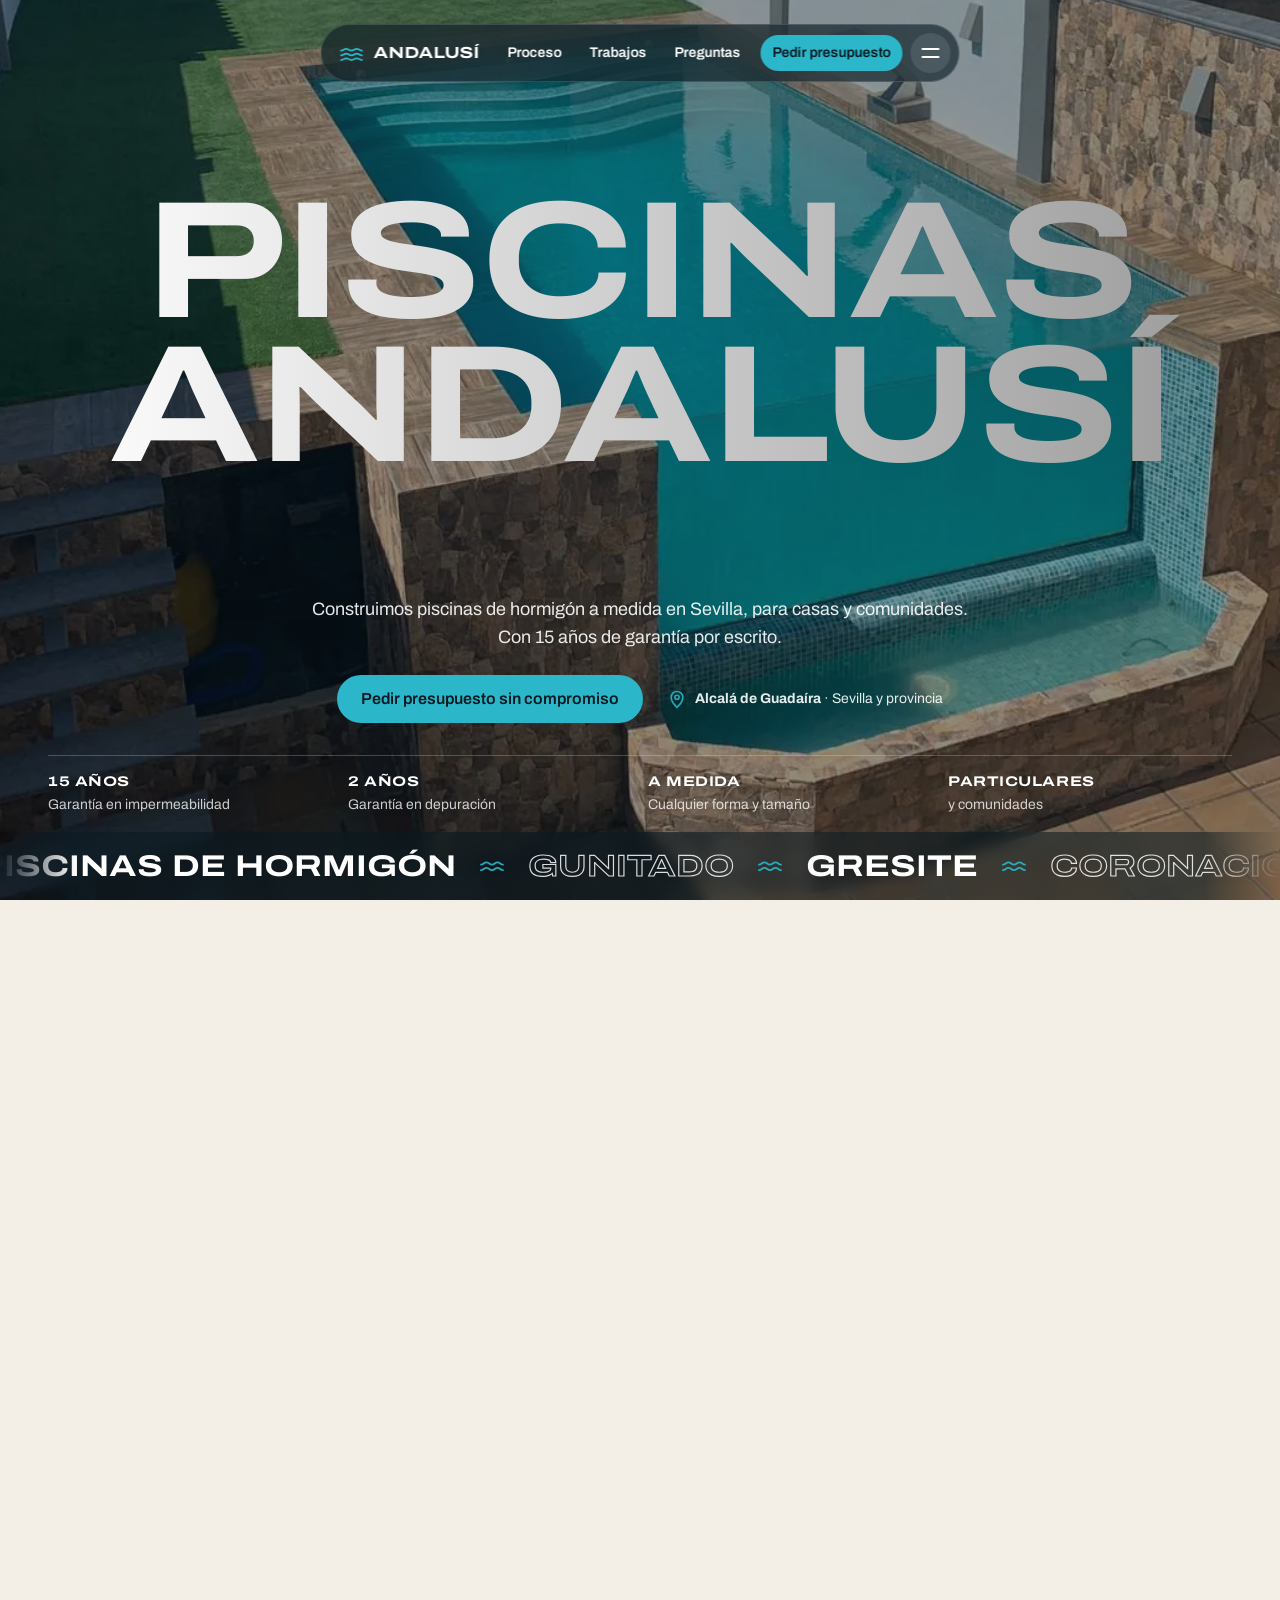
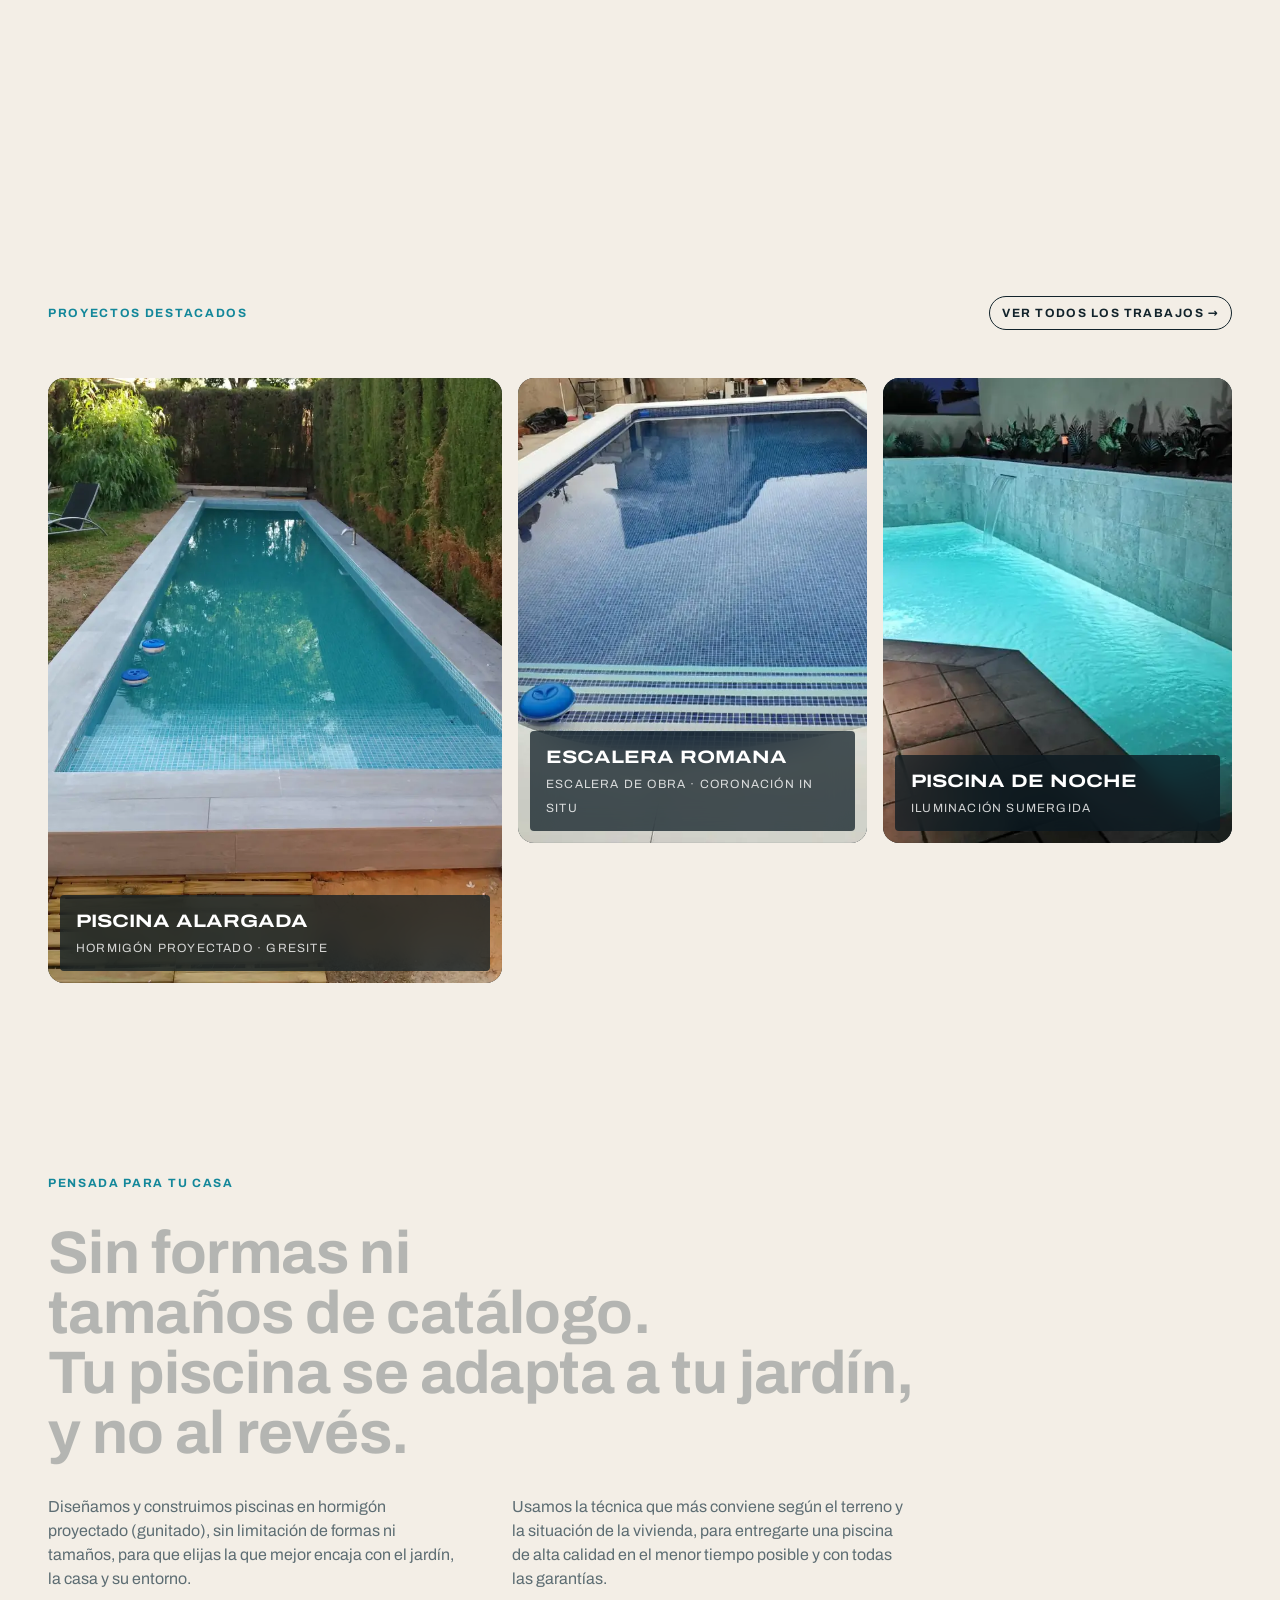
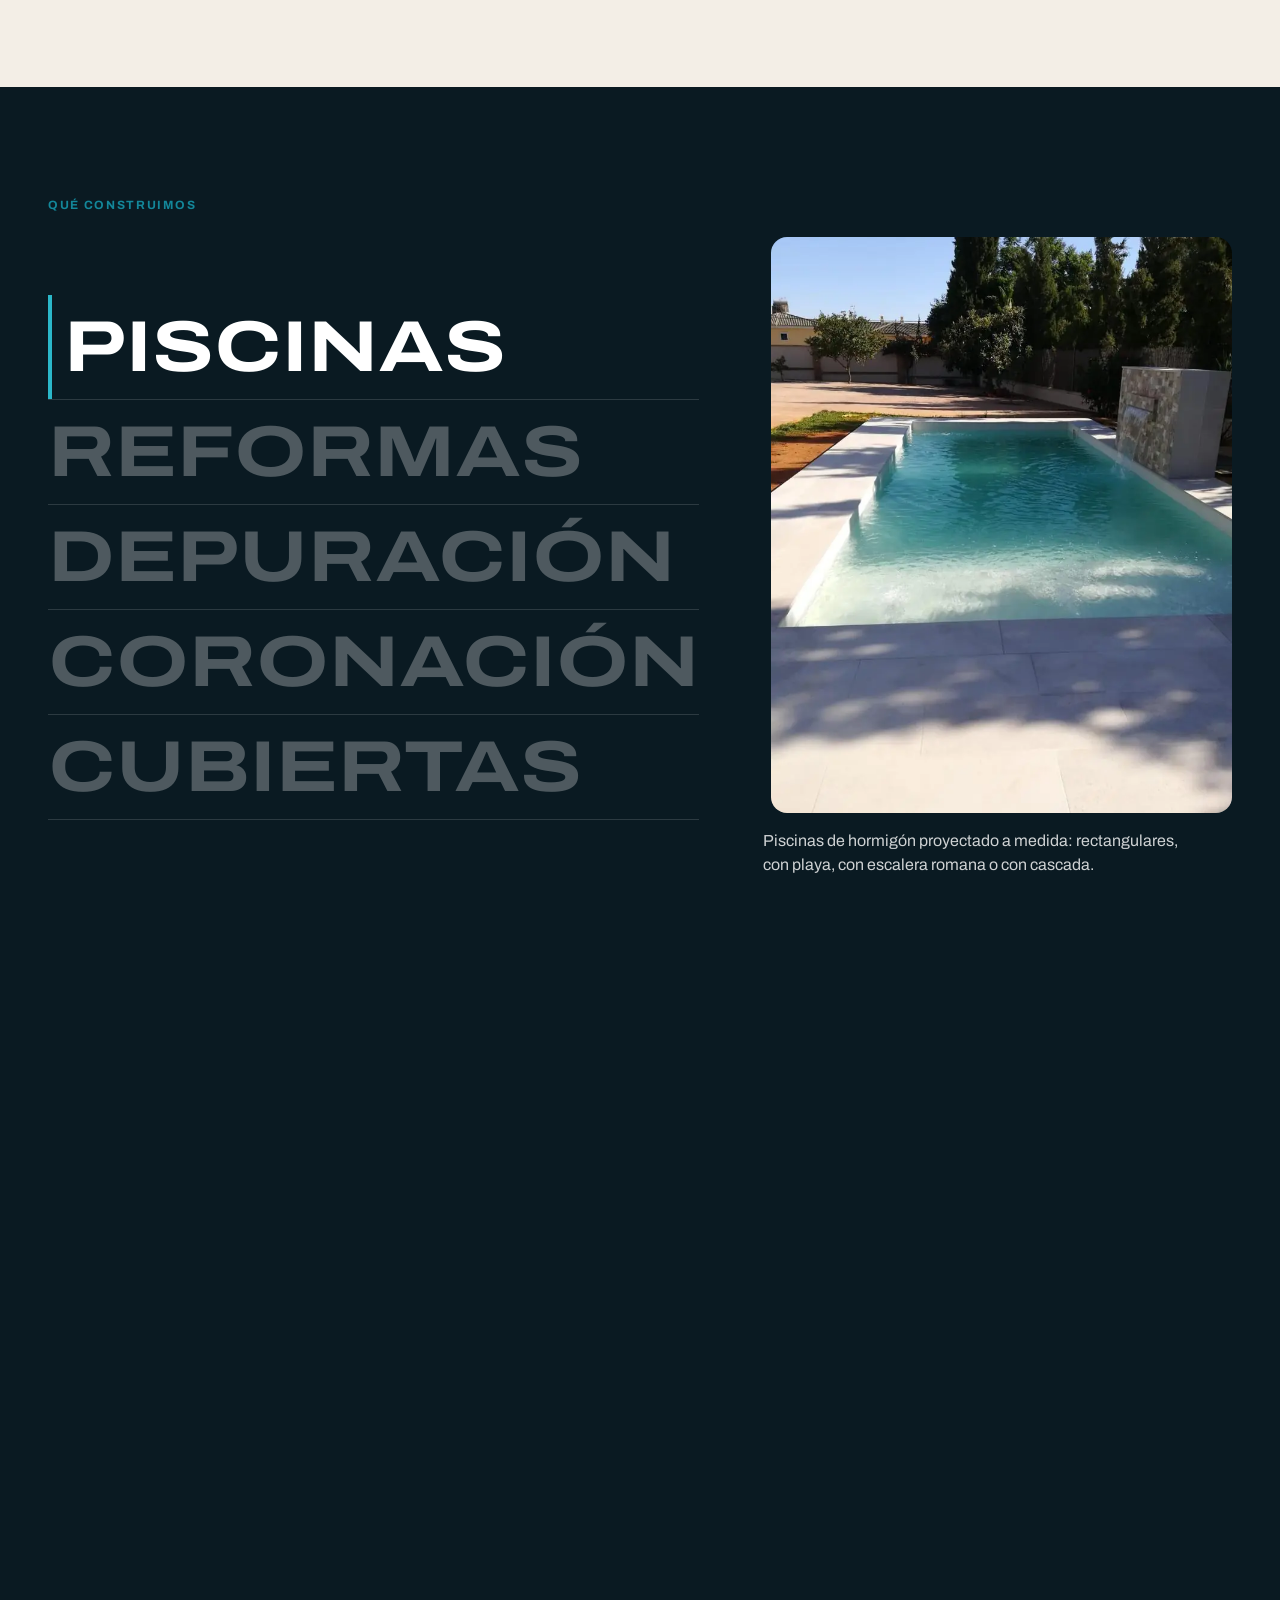
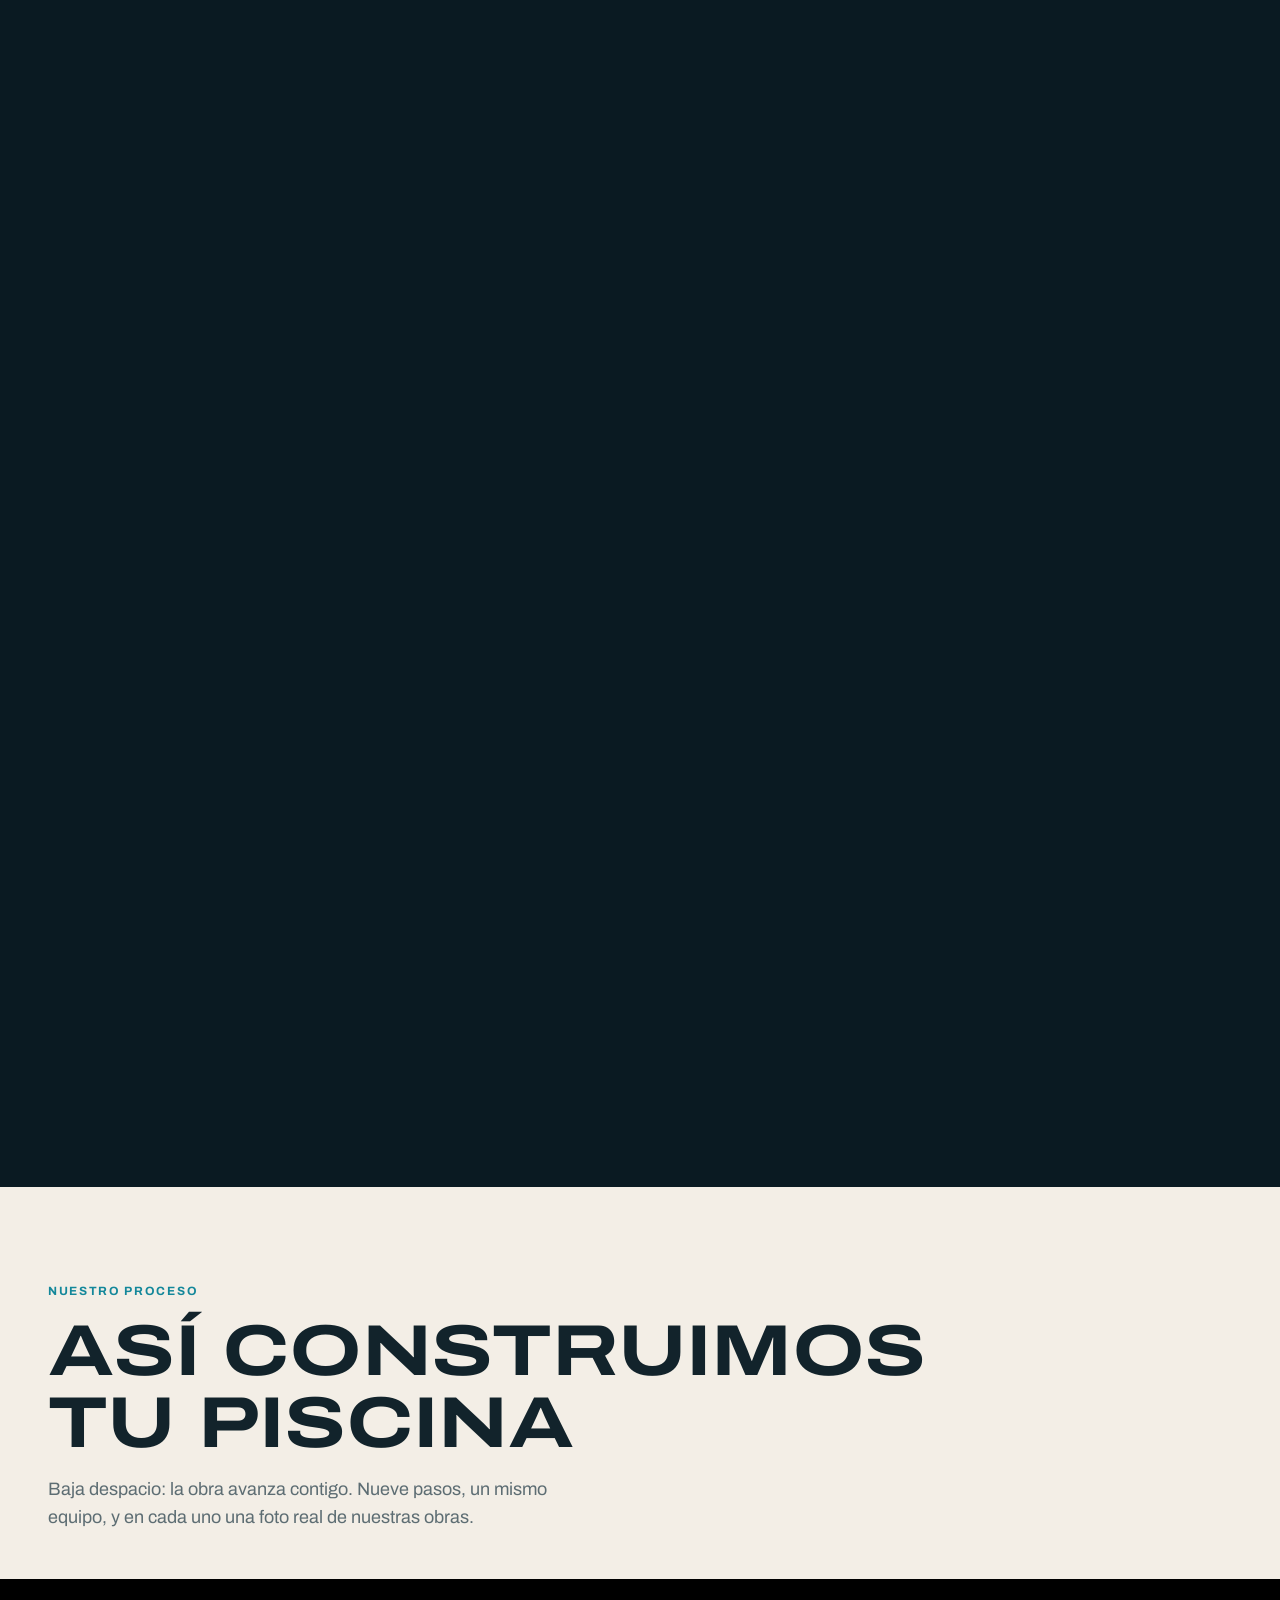
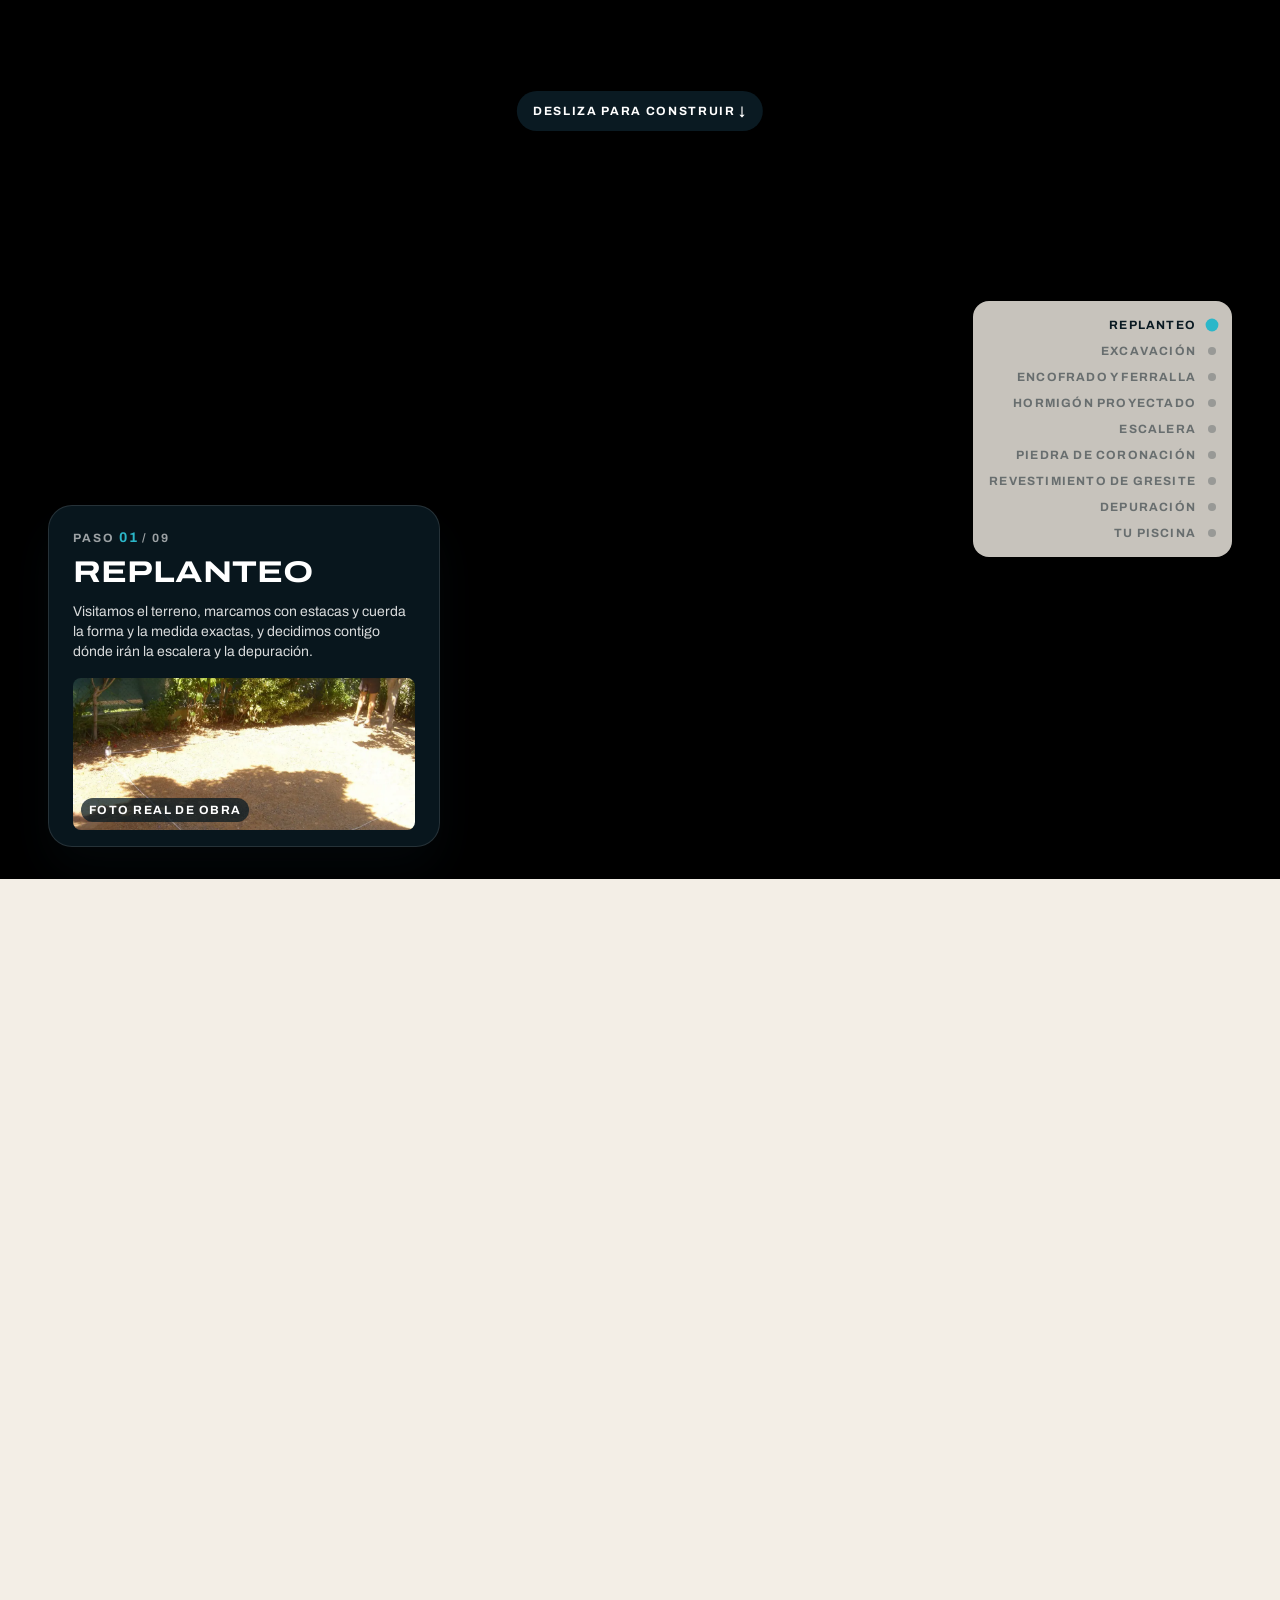
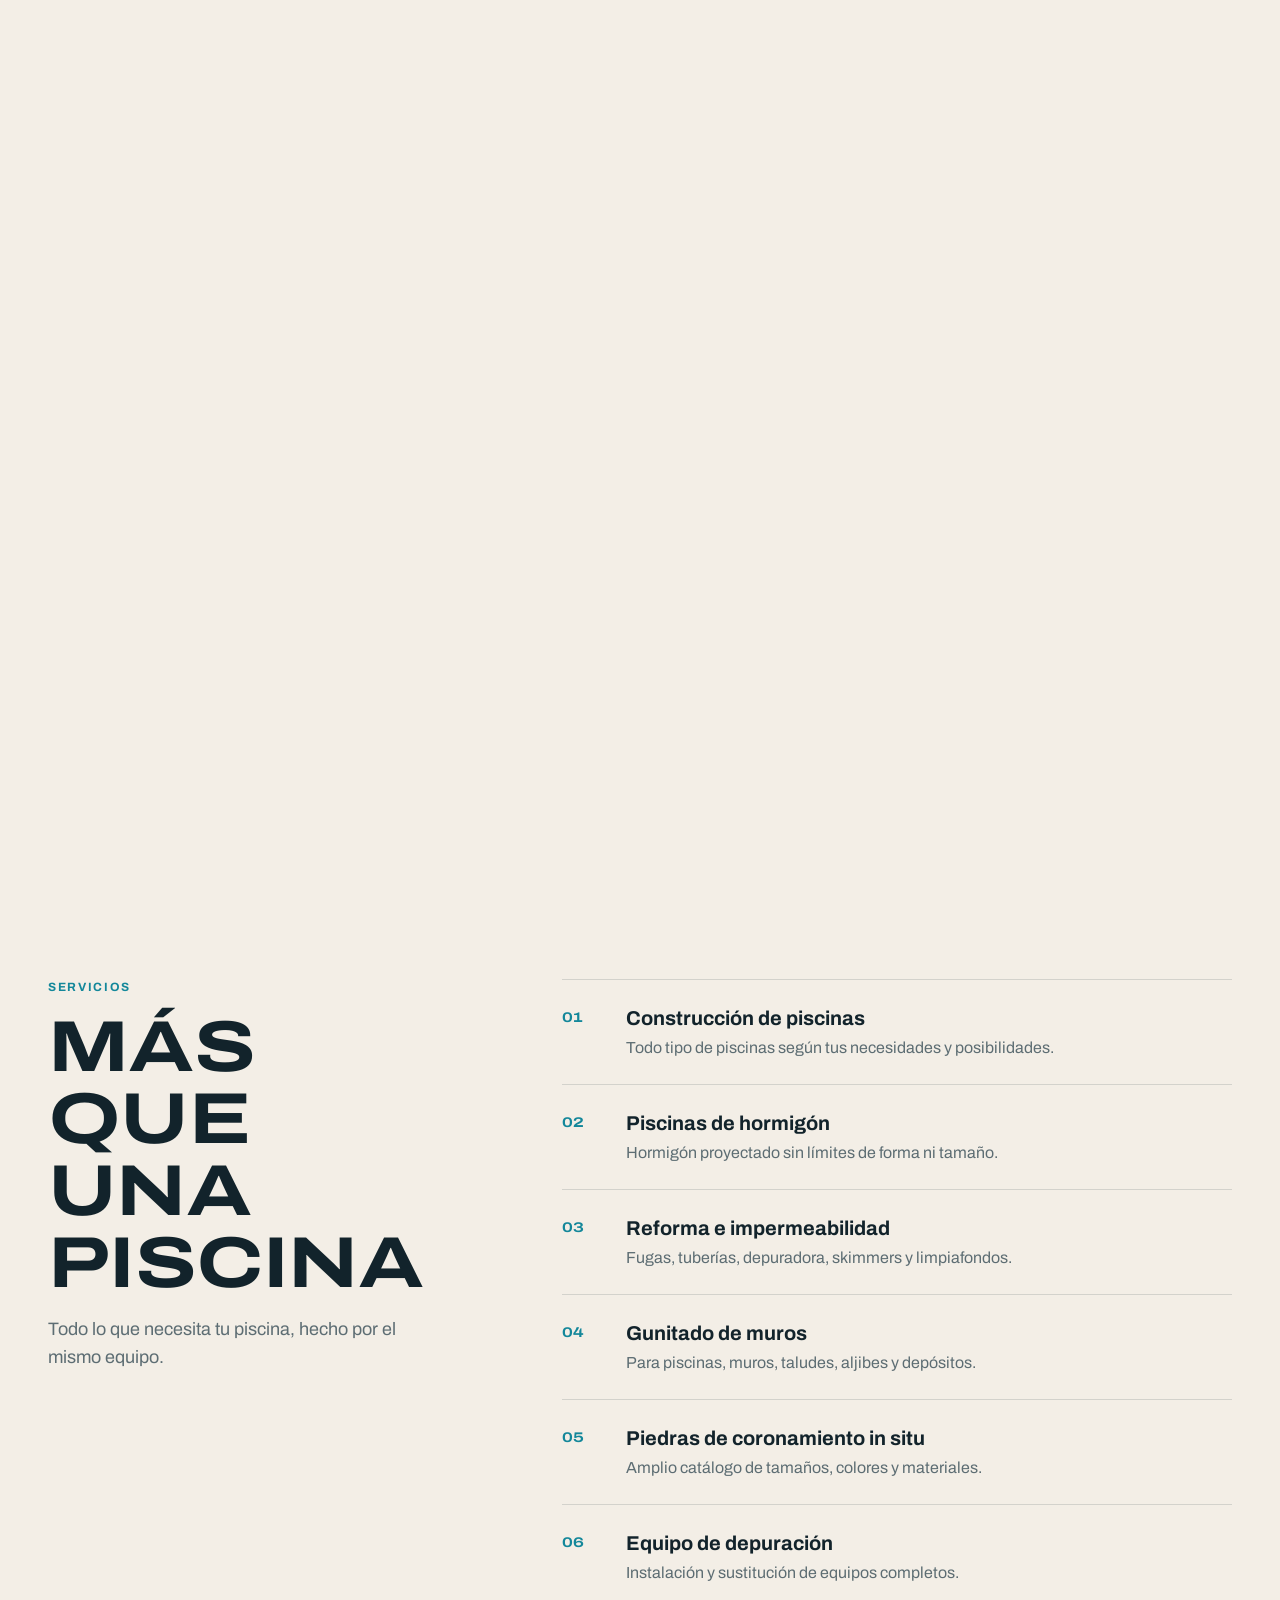
==== index.html @ 9724cd1e "Web de Piscinas Andalusí con obra 3D y scroll tipo Apple Maqueta para Piscinas Andalusí (construcció" ====
<!doctype html>
<html lang="es">
<head>
  <meta charset="utf-8">
  <meta name="viewport" content="width=device-width, initial-scale=1, viewport-fit=cover">
  <title>Piscinas Andalusí · Construcción de piscinas en Sevilla</title>
  <meta name="description" content="Construimos piscinas de hormigón proyectado a medida en Sevilla, para particulares y comunidades. 15 años de garantía en impermeabilidad. Presupuesto sin compromiso: 658 75 20 78.">
  <meta property="og:title" content="Piscinas Andalusí · Construcción de piscinas en Sevilla">
  <meta property="og:description" content="Piscinas de hormigón a medida, de la excavación al primer baño. 15 años de garantía en impermeabilidad.">
  <meta property="og:image" content="https://ercarlo672.github.io/piscinas-andalusi/assets/og.jpg">
  <meta property="og:type" content="website">
  <meta name="theme-color" content="#0a1a22">
  <link rel="icon" href="favicon.svg" type="image/svg+xml">
  <link rel="stylesheet" href="styles.css?v=20261026f">
  <script type="application/ld+json">
  {
    "@context": "https://schema.org",
    "@type": "FAQPage",
    "mainEntity": [
      { "@type": "Question", "name": "¿Qué garantía tiene la piscina?", "acceptedAnswer": { "@type": "Answer", "text": "15 años de garantía por escrito en la impermeabilidad del vaso y 2 años en el equipo de depuración." } },
      { "@type": "Question", "name": "¿Qué forma y tamaño puede tener?", "acceptedAnswer": { "@type": "Answer", "text": "La que encaje con tu jardín. Al construir en hormigón proyectado no hay moldes ni medidas de catálogo." } },
      { "@type": "Question", "name": "¿Cuánto tarda la obra?", "acceptedAnswer": { "@type": "Answer", "text": "Depende del tamaño, del terreno y del acceso de la maquinaria. En la visita te damos un plazo cerrado antes de empezar." } },
      { "@type": "Question", "name": "¿Trabajáis con comunidades de vecinos?", "acceptedAnswer": { "@type": "Answer", "text": "Sí. Construimos y reformamos piscinas comunitarias con la misma garantía que en una casa particular." } },
      { "@type": "Question", "name": "¿Reformáis piscinas antiguas?", "acceptedAnswer": { "@type": "Answer", "text": "Sí. Reparamos fugas, tuberías, skimmers y depuradoras, impermeabilizamos el vaso y renovamos el revestimiento." } },
      { "@type": "Question", "name": "¿Cloro o sal?", "acceptedAnswer": { "@type": "Answer", "text": "Instalamos electrólisis salina: el equipo genera el cloro a partir de sal común y el mantenimiento es mucho más sencillo." } },
      { "@type": "Question", "name": "¿En qué zona trabajáis?", "acceptedAnswer": { "@type": "Answer", "text": "En Sevilla capital y provincia. Estamos en Alcalá de Guadaíra." } },
      { "@type": "Question", "name": "¿El presupuesto tiene coste?", "acceptedAnswer": { "@type": "Answer", "text": "No. Visitamos el terreno y te damos el presupuesto sin compromiso." } }
    ]
  }
  </script>
</head>
<body>
  <a class="saltar" href="#main">Saltar al contenido</a>

  <!-- Telón de agua: cubre la pantalla al cargar y se vacía hacia abajo (se oculta solo por CSS aunque falle el JS) -->
  <div class="telon" id="telon" aria-hidden="true">
    <div class="telon__agua telon__agua--fondo"></div>
    <div class="telon__agua"></div>
    <div class="telon__marca">
      <svg viewBox="0 0 48 48"><path d="M6 20c4.5 0 4.5-3 9-3s4.5 3 9 3 4.5-3 9-3 4.5 3 9 3M6 28c4.5 0 4.5-3 9-3s4.5 3 9 3 4.5-3 9-3 4.5 3 9 3M6 36c4.5 0 4.5-3 9-3s4.5 3 9 3 4.5-3 9-3 4.5 3 9 3"/></svg>
      <span>Andalusí</span>
      <small>Piscinas · Sevilla</small>
    </div>
  </div>

  <!-- Navegación en isla flotante -->
  <header class="isla" id="isla">
    <a class="marca" href="#inicio" aria-label="Piscinas Andalusí, inicio">
      <svg viewBox="0 0 48 48" aria-hidden="true"><path d="M6 20c4.5 0 4.5-3 9-3s4.5 3 9 3 4.5-3 9-3 4.5 3 9 3M6 28c4.5 0 4.5-3 9-3s4.5 3 9 3 4.5-3 9-3 4.5 3 9 3M6 36c4.5 0 4.5-3 9-3s4.5 3 9 3 4.5-3 9-3 4.5 3 9 3"/></svg>
      <span>Andalusí</span>
    </a>
    <nav class="isla__enlaces" aria-label="Secciones">
      <a href="#proceso">Proceso</a>
      <a href="#trabajos">Trabajos</a>
      <a href="#preguntas">Preguntas</a>
    </nav>
    <a class="btn btn--agua btn--sm" href="#contacto">Pedir presupuesto</a>
    <button class="hamburguesa" id="abrir-menu" aria-label="Abrir menú" aria-expanded="false" aria-controls="menu">
      <span></span><span></span>
    </button>
  </header>

  <nav class="menu" id="menu" aria-label="Menú principal" aria-hidden="true">
    <ol>
      <li><a href="#proyectos">Proyectos</a></li>
      <li><a href="#construimos">Qué construimos</a></li>
      <li><a href="#proceso">Proceso</a></li>
      <li><a href="#servicios">Servicios</a></li>
      <li><a href="#trabajos">Trabajos</a></li>
      <li><a href="#preguntas">Preguntas</a></li>
      <li><a href="#contacto">Presupuesto</a></li>
    </ol>
    <p class="menu__pie"><a href="tel:+34658752078">658 75 20 78</a> · <a href="mailto:info@piscinasandalusi.net">info@piscinasandalusi.net</a></p>
  </nav>

  <main id="main">
    <!-- PORTADA: la foto se recoge en una tarjeta al bajar -->
    <section class="hero" id="inicio">
      <div class="hero__fijo">
        <div class="hero__marco">
          <img class="hero__foto" src="assets/portada.webp" alt="Piscina construida por Piscinas Andalusí con muro de cristal, piedra natural y césped" width="1179" height="813" fetchpriority="high">
        </div>
        <div class="hero__contenido">
          <h1 class="hero__titulo"><span>Piscinas</span><span>Andalusí</span></h1>
          <p class="hero__sub">Construimos piscinas de hormigón a medida en Sevilla, para casas y comunidades.<br>Con 15 años de garantía por escrito.</p>
          <div class="hero__acciones">
            <a class="btn btn--agua" href="#contacto">Pedir presupuesto sin compromiso</a>
            <p class="hero__lugar">
              <svg viewBox="0 0 24 24" aria-hidden="true"><path d="M12 22s7-6.2 7-12a7 7 0 1 0-14 0c0 5.8 7 12 7 12z"/><circle cx="12" cy="10" r="2.5"/></svg>
              <span><strong>Alcalá de Guadaíra</strong> · Sevilla y provincia</span>
            </p>
          </div>
          <ul class="hero__datos">
            <li><b>15 años</b><span>Garantía en impermeabilidad</span></li>
            <li><b>2 años</b><span>Garantía en depuración</span></li>
            <li><b>A medida</b><span>Cualquier forma y tamaño</span></li>
            <li><b>Particulares</b><span>y comunidades</span></li>
          </ul>
        </div>
        <div class="cinta" id="cinta" aria-label="Servicios">
          <div class="cinta__pista">
            <ul class="cinta__grupo">
              <li>Piscinas de hormigón</li>
              <li>Gunitado</li>
              <li>Gresite</li>
              <li>Coronación in situ</li>
              <li>Depuración</li>
              <li>Electrólisis salina</li>
              <li>Reformas</li>
              <li>Impermeabilización</li>
              <li>Cubiertas</li>
              <li>Comunidades</li>
            </ul>
          </div>
        </div>
      </div>
    </section>

    <!-- PROYECTOS DESTACADOS -->
    <section class="bloque" id="proyectos">
      <div class="cab cab--fila">
        <h2 class="etiqueta">Proyectos destacados</h2>
        <a class="enlace-flecha" href="#trabajos">Ver todos los trabajos</a>
      </div>
      <div class="proyectos">
        <a class="proyecto revela" href="#trabajos">
          <img src="assets/trabajos/alargada.webp" alt="Piscina alargada con playa de obra y coronación clara" loading="lazy">
          <span class="proyecto__txt"><b>Piscina alargada</b><small>Hormigón proyectado · gresite</small></span>
        </a>
        <a class="proyecto revela" href="#trabajos">
          <img src="assets/trabajos/romana.webp" alt="Piscina con escalera romana y gresite azul" loading="lazy">
          <span class="proyecto__txt"><b>Escalera romana</b><small>Escalera de obra · coronación in situ</small></span>
        </a>
        <a class="proyecto revela" href="#trabajos">
          <img src="assets/trabajos/noche-2.webp" alt="Piscina iluminada de noche con focos sumergidos" loading="lazy">
          <span class="proyecto__txt"><b>Piscina de noche</b><small>Iluminación sumergida</small></span>
        </a>
      </div>
    </section>

    <!-- TAGLINE: cada palabra se enciende al bajar -->
    <section class="bloque lema">
      <p class="etiqueta">Pensada para tu casa</p>
      <h2 class="lema__frase" id="lema">Sin formas ni tamaños de catálogo.<br>Tu piscina se adapta a tu jardín, y no al revés.</h2>
      <div class="lema__txt revela">
        <p>Diseñamos y construimos piscinas en hormigón proyectado (gunitado), sin limitación de formas ni tamaños, para que elijas la que mejor encaja con el jardín, la casa y su entorno.</p>
        <p>Usamos la técnica que más conviene según el terreno y la situación de la vivienda, para entregarte una piscina de alta calidad en el menor tiempo posible y con todas las garantías.</p>
      </div>
    </section>

    <!-- QUÉ CONSTRUIMOS: sección fija, la foto cambia con el scroll -->
    <section class="construimos" id="construimos">
      <div class="construimos__fijo">
        <div class="construimos__dentro">
          <p class="etiqueta">Qué construimos</p>
          <div class="construimos__grid">
            <ul class="construimos__lista" role="tablist" aria-label="Qué construimos">
              <li><button role="tab" aria-selected="true" data-img="assets/trabajos/cascada.webp" data-txt="Piscinas de hormigón proyectado a medida: rectangulares, con playa, con escalera romana o con cascada.">Piscinas</button></li>
              <li><button role="tab" aria-selected="false" data-img="assets/trabajos/gresite-azul.webp" data-txt="Reparamos fugas, tuberías, skimmers y vasos dañados, y renovamos el revestimiento para que no vuelva a pasar.">Reformas</button></li>
              <li><button role="tab" aria-selected="false" data-img="assets/proceso/1-3.webp" data-txt="Equipos de depuración y electrólisis salina: el cloro se genera a partir de sal común y el mantenimiento es mucho más sencillo.">Depuración</button></li>
              <li><button role="tab" aria-selected="false" data-img="assets/trabajos/escalera.webp" data-txt="Piedra de coronación hecha in situ, natural (pizarra, caliza, arenisca, cuarcita), artificial o de madera.">Coronación</button></li>
              <li><button role="tab" aria-selected="false" data-img="assets/trabajos/tarima.webp" data-txt="Cubiertas de lona PVC para el invierno: la piscina se queda llena, limpia de hojas y segura para niños y animales.">Cubiertas</button></li>
            </ul>
            <figure class="construimos__foto">
              <div class="construimos__marco">
                <img src="assets/trabajos/cascada.webp" alt="" class="activa">
                <img src="assets/trabajos/gresite-azul.webp" alt="" loading="lazy">
                <img src="assets/proceso/1-3.webp" alt="" loading="lazy">
                <img src="assets/trabajos/escalera.webp" alt="" loading="lazy">
                <img src="assets/trabajos/tarima.webp" alt="" loading="lazy">
              </div>
              <figcaption id="construimos-txt">Piscinas de hormigón proyectado a medida: rectangulares, con playa, con escalera romana o con cascada.</figcaption>
            </figure>
          </div>
        </div>
      </div>
    </section>

    <!-- PROCESO: la obra en 3D, guiada por el scroll -->
    <section class="obra" id="proceso">
      <div class="bloque obra__intro">
        <p class="etiqueta">Nuestro proceso</p>
        <h2 class="titulo">Así construimos<br>tu piscina</h2>
        <p class="cab__sub">Baja despacio: la obra avanza contigo. Nueve pasos, un mismo equipo, y en cada uno una foto real de nuestras obras.</p>
      </div>
      <div class="obra__pista" id="obra-pista">
        <div class="obra__fijo">
          <canvas class="obra__lienzo" id="obra-lienzo" aria-label="Animación 3D de la construcción de una piscina paso a paso" role="img"></canvas>
          <div class="obra__panel" aria-live="polite">
            <p class="obra__num">Paso <b id="obra-num">01</b> / 09</p>
            <h3 id="obra-titulo">Replanteo</h3>
            <p id="obra-desc"></p>
            <figure class="obra__foto">
              <img id="obra-foto" src="assets/proceso/1-4.webp" alt="">
              <figcaption>Foto real de obra</figcaption>
            </figure>
          </div>
          <ol class="obra__barra" id="obra-barra" aria-label="Ir a un paso"></ol>
          <p class="obra__aviso" id="obra-aviso">Desliza para construir <span aria-hidden="true">↓</span></p>
        </div>
      </div>
      <!-- Lista de pasos: es la versión sin 3D y de aquí salen los textos del panel -->
      <ol class="obra__lista bloque" id="obra-lista">
        <li data-foto="1-4"><h3>Replanteo</h3><p>Visitamos el terreno, marcamos con estacas y cuerda la forma y la medida exactas, y decidimos contigo dónde irán la escalera y la depuración.</p></li>
        <li data-foto="1-5"><h3>Excavación</h3><p>Vaciamos el terreno con maquinaria a la profundidad replanteada, dejando el fondo y las paredes listos para trabajar.</p></li>
        <li data-foto="1-6"><h3>Encofrado y ferralla</h3><p>Montamos la armadura de acero que da forma y resistencia al vaso de la piscina.</p></li>
        <li data-foto="1-7"><h3>Hormigón proyectado</h3><p>Gunitamos el vaso: el hormigón se proyecta a alta presión y forma una sola pieza resistente que no deja pasar el agua.</p></li>
        <li data-foto="1-8"><h3>Escalera</h3><p>Levantamos la escalera de obra a medida: recta, lateral o romana, como mejor encaje en tu piscina.</p></li>
        <li data-foto="1-9"><h3>Piedra de coronación</h3><p>Colocamos la coronación in situ, en piedra natural, artificial o madera, y la playa alrededor del vaso.</p></li>
        <li data-foto="1-10"><h3>Revestimiento de gresite</h3><p>Revestimos el vaso con gresite en el color que elijas. Es lo que le da a tu piscina su tono de agua.</p></li>
        <li data-foto="1-3"><h3>Depuración</h3><p>Instalamos tuberías, skimmers, focos y el equipo de depuración, con 2 años de garantía.</p></li>
        <li data-foto="3-1"><h3>Tu piscina</h3><p>Llenamos, ponemos en marcha la depuración y te entregamos la piscina lista para el primer baño, con 15 años de garantía en impermeabilidad.</p></li>
      </ol>
    </section>

    <!-- SERVICIOS -->
    <section class="bloque servicios" id="servicios">
      <div class="cab">
        <p class="etiqueta">Servicios</p>
        <h2 class="titulo">Más que<br>una piscina</h2>
        <p class="cab__sub">Todo lo que necesita tu piscina, hecho por el mismo equipo.</p>
      </div>
      <ol class="servicios__lista">
        <li class="revela"><span>01</span><h3>Construcción de piscinas</h3><p>Todo tipo de piscinas según tus necesidades y posibilidades.</p></li>
        <li class="revela"><span>02</span><h3>Piscinas de hormigón</h3><p>Hormigón proyectado sin límites de forma ni tamaño.</p></li>
        <li class="revela"><span>03</span><h3>Reforma e impermeabilidad</h3><p>Fugas, tuberías, depuradora, skimmers y limpiafondos.</p></li>
        <li class="revela"><span>04</span><h3>Gunitado de muros</h3><p>Para piscinas, muros, taludes, aljibes y depósitos.</p></li>
        <li class="revela"><span>05</span><h3>Piedras de coronamiento in situ</h3><p>Amplio catálogo de tamaños, colores y materiales.</p></li>
        <li class="revela"><span>06</span><h3>Equipo de depuración</h3><p>Instalación y sustitución de equipos completos.</p></li>
        <li class="revela"><span>07</span><h3>Electrólisis salina</h3><p>Desinfección ecológica y segura a partir de sal común.</p></li>
        <li class="revela"><span>08</span><h3>Toldos y cubiertas</h3><p>Lona PVC para proteger la piscina en invierno.</p></li>
        <li class="revela"><span>09</span><h3>Accesorios de piscinas</h3><p>Escaleras, focos, duchas y todo lo necesario.</p></li>
        <li class="revela"><span>10</span><h3>Alquiler de máquina de gunitado</h3><p>Para profesionales y obras propias.</p></li>
      </ol>
    </section>

    <!-- GARANTÍAS -->
    <section class="garantias" id="garantias">
      <p class="etiqueta">Garantía por escrito</p>
      <div class="garantias__grid">
        <div><b data-fin="15">15</b><span>años de garantía<br>en impermeabilidad</span></div>
        <div><b data-fin="2">2</b><span>años de garantía<br>en depuración</span></div>
      </div>
      <p class="garantias__txt">Garantizamos la impermeabilidad de los vasos y la depuración como muestra de nuestra profesionalidad y experiencia.</p>
    </section>

    <!-- ANTES / DESPUÉS: el scroll abre la cortina -->
    <section class="antes" id="antes">
      <div class="antes__fijo">
        <div class="antes__dentro">
          <div class="cab">
            <p class="etiqueta">Antes y después</p>
            <h2 class="titulo">Baja y mira<br>la diferencia</h2>
          </div>
          <div class="comparador" id="comparador" style="--pos:50%">
            <img src="assets/proceso/3-1.webp" alt="Después: piscina terminada con agua y coronación" loading="lazy">
            <div class="comparador__antes"><img src="assets/proceso/3-4.webp" alt="Antes: excavación del terreno con máquina" loading="lazy"></div>
            <span class="comparador__eti comparador__eti--a">Antes</span>
            <span class="comparador__eti comparador__eti--d">Después</span>
            <span class="comparador__linea" aria-hidden="true"><i></i></span>
            <input type="range" min="0" max="100" value="50" aria-label="Deslizar entre antes y después">
          </div>
          <p class="antes__pie">Obra real · de la excavación al primer baño</p>
        </div>
      </div>
    </section>

    <!-- TRABAJOS: galería que se desplaza en horizontal -->
    <section class="trabajos" id="trabajos">
      <div class="trabajos__fijo">
        <div class="cab trabajos__cab">
          <p class="etiqueta">Trabajos</p>
          <h2 class="titulo">Piscinas que<br>ya disfrutan</h2>
        </div>
        <div class="trabajos__pista" id="trabajos-pista">
          <button class="foto" data-src="assets/trabajos/jardin.webp"><img src="assets/trabajos/jardin.webp" alt="Piscina con forma romana rodeada de césped" loading="lazy" width="1200" height="583"></button>
          <button class="foto" data-src="assets/trabajos/turquesa.webp"><img src="assets/trabajos/turquesa.webp" alt="Piscina de gresite turquesa" loading="lazy" width="1200" height="900"></button>
          <button class="foto" data-src="assets/trabajos/playa.webp"><img src="assets/trabajos/playa.webp" alt="Piscina con playa de obra" loading="lazy" width="900" height="1200"></button>
          <button class="foto" data-src="assets/trabajos/cesped.webp"><img src="assets/trabajos/cesped.webp" alt="Piscina con escalera de obra junto al césped" loading="lazy" width="1024" height="768"></button>
          <button class="foto" data-src="assets/trabajos/grande.webp"><img src="assets/trabajos/grande.webp" alt="Piscina grande rectangular" loading="lazy" width="1024" height="768"></button>
          <button class="foto" data-src="assets/trabajos/tarima.webp"><img src="assets/trabajos/tarima.webp" alt="Piscina con tarima de madera" loading="lazy" width="900" height="1200"></button>
          <button class="foto" data-src="assets/trabajos/noche.webp"><img src="assets/trabajos/noche.webp" alt="Piscina iluminada de noche" loading="lazy" width="1024" height="768"></button>
          <button class="foto" data-src="assets/proceso/4-1.webp"><img src="assets/proceso/4-1.webp" alt="Piscina terminada con coronación clara" loading="lazy" width="1000" height="750"></button>
          <button class="foto" data-src="assets/trabajos/escalera.webp"><img src="assets/trabajos/escalera.webp" alt="Piscina con escalera lateral de obra" loading="lazy" width="1024" height="768"></button>
        </div>
      </div>
    </section>

    <!-- COMUNIDADES -->
    <section class="comunidades revela">
      <div>
        <p class="etiqueta">Comunidades de vecinos</p>
        <h2 class="titulo">Piscinas para toda<br>la urbanización</h2>
        <p>Construimos y reformamos piscinas comunitarias: impermeabilización, depuración y revestimiento, con la misma garantía que en una casa particular.</p>
      </div>
      <a class="btn btn--claro" href="#contacto">Pedir presupuesto sin compromiso</a>
    </section>

    <!-- PREGUNTAS FRECUENTES -->
    <section class="bloque preguntas" id="preguntas">
      <div class="cab">
        <p class="etiqueta">Preguntas frecuentes</p>
        <h2 class="titulo">Lo que nos<br>preguntan antes</h2>
      </div>
      <div class="preguntas__lista">
        <details class="revela"><summary>¿Qué garantía tiene la piscina?</summary><p>15 años de garantía por escrito en la impermeabilidad del vaso y 2 años en el equipo de depuración.</p></details>
        <details class="revela"><summary>¿Qué forma y tamaño puede tener?</summary><p>La que encaje con tu jardín. Al construir en hormigón proyectado no hay moldes ni medidas de catálogo.</p></details>
        <details class="revela"><summary>¿Cuánto tarda la obra?</summary><p>Depende del tamaño, del terreno y del acceso de la maquinaria. En la visita te damos un plazo cerrado antes de empezar.</p></details>
        <details class="revela"><summary>¿Trabajáis con comunidades de vecinos?</summary><p>Sí. Construimos y reformamos piscinas comunitarias con la misma garantía que en una casa particular.</p></details>
        <details class="revela"><summary>¿Reformáis piscinas antiguas?</summary><p>Sí. Reparamos fugas, tuberías, skimmers y depuradoras, impermeabilizamos el vaso y renovamos el revestimiento.</p></details>
        <details class="revela"><summary>¿Cloro o sal?</summary><p>Instalamos electrólisis salina: el equipo genera el cloro a partir de sal común y el mantenimiento es mucho más sencillo.</p></details>
        <details class="revela"><summary>¿En qué zona trabajáis?</summary><p>En Sevilla capital y provincia. Estamos en Alcalá de Guadaíra.</p></details>
        <details class="revela"><summary>¿El presupuesto tiene coste?</summary><p>No. Visitamos el terreno y te damos el presupuesto sin compromiso.</p></details>
      </div>
    </section>

    <!-- CONTACTO: llamada final, la misma que arriba -->
    <section class="bloque contacto" id="contacto">
      <div class="contacto__info revela">
        <p class="etiqueta">Presupuesto sin compromiso</p>
        <h2 class="contacto__titulo">Empieza<br>tu piscina</h2>
        <ul>
          <li><span>Teléfono</span><a href="tel:+34658752078">658 75 20 78</a></li>
          <li><span>Email</span><a href="mailto:info@piscinasandalusi.net">info@piscinasandalusi.net</a></li>
          <li><span>Dirección</span>Orense 12, 41500 Alcalá de Guadaíra (Sevilla)</li>
        </ul>
      </div>
      <form class="form revela" id="form-presupuesto" novalidate>
        <label>Nombre<input name="nombre" autocomplete="name" required aria-describedby="error-nombre"></label>
        <p class="form__error" id="error-nombre" hidden>Escribe tu nombre para que sepamos a quién responder.</p>
        <label>¿Qué necesitas?
          <select name="tipo">
            <option>una piscina nueva</option>
            <option>reformar mi piscina</option>
            <option>una piscina para mi comunidad</option>
            <option>depuración o electrólisis</option>
            <option>otra cosa</option>
          </select>
        </label>
        <div class="form__fila">
          <label>Pueblo<input name="pueblo" placeholder="Ej. Dos Hermanas"></label>
          <label>Medida aprox.<input name="medida" placeholder="Ej. 8 × 4 m"></label>
        </div>
        <label>Mensaje<textarea name="mensaje" rows="3" placeholder="Cuéntanos tu idea"></textarea></label>
        <button class="btn btn--agua" type="submit">Pedir presupuesto sin compromiso</button>
        <p class="form__nota">Se abrirá WhatsApp con tu mensaje listo para enviar.</p>
      </form>
    </section>
  </main>

  <footer class="pie">
    <p class="pie__marca" aria-hidden="true">Andalusí</p>
    <p>Piscinas Andalusí · Alcalá de Guadaíra, Sevilla</p>
    <p class="pie__legal"><a href="legal.html">Aviso legal y privacidad</a> · <a href="legal.html#cookies">Cookies</a></p>
    <p class="pie__autor">Diseñado por <a href="https://ercarlo672.github.io/" target="_blank" rel="noopener">Carlos Salguero</a></p>
  </footer>

  <a class="whatsapp" href="https://wa.me/34658752078" target="_blank" rel="noopener" aria-label="Escribir por WhatsApp">
    <svg viewBox="0 0 24 24" aria-hidden="true"><path d="M12 2a10 10 0 0 0-8.6 15.1L2 22l5-1.3A10 10 0 1 0 12 2zm5.3 14.1c-.2.6-1.3 1.2-1.8 1.2-.5.1-1 .2-3.3-.7-2.8-1.1-4.5-3.9-4.7-4.1-.1-.2-1.1-1.5-1.1-2.9s.7-2 1-2.3c.2-.3.5-.3.7-.3h.5c.2 0 .4 0 .6.5l.8 2c.1.2.1.3 0 .5l-.4.6-.4.4c-.1.1-.3.3-.1.6.2.3.8 1.3 1.7 2.1 1.2 1 2.1 1.4 2.4 1.5.3.1.5.1.6-.1l.9-1.1c.2-.3.4-.2.7-.1l1.9.9c.3.1.5.2.5.3.1.2.1.7-.1 1.4z"/></svg>
  </a>

  <dialog class="visor" id="visor" aria-label="Foto ampliada"><img src="" alt=""></dialog>

  <script src="assets/lib/lenis.min.js?v=20261026f" defer></script>
  <script src="assets/lib/gsap.min.js?v=20261026f" defer></script>
  <script src="assets/lib/ScrollTrigger.min.js?v=20261026f" defer></script>
  <script src="app.js?v=20261026f" defer></script>
</body>
</html>
---- styles.css ----
/* Piscinas Andalusí · identidad "Pool Builder" con el sistema visual de landing-page-design
   Tamaños: escala Tailwind (12/14/16/18/20/24/30/36/48/60/72/96/128). Espaciado: 4/8/12/16/24/32/40/48/64/80/96.
   Excepciones deliberadas de la identidad: el titular de la portada y la marca del pie, que van fluidos. */
@font-face {
  font-family: "Archivo"; font-style: normal; font-display: swap; font-weight: 100 900; font-stretch: 62% 125%;
  src: url("assets/fonts/archivo.woff2") format("woff2");
  unicode-range: U+0000-00FF, U+0131, U+0152-0153, U+02BB-02BC, U+02C6, U+02DA, U+02DC, U+0304, U+0308, U+0329, U+2000-206F, U+20AC, U+2122, U+2191, U+2193, U+2212, U+2215, U+FEFF, U+FFFD;
}
@font-face {
  font-family: "Archivo"; font-style: normal; font-display: swap; font-weight: 100 900; font-stretch: 62% 125%;
  src: url("assets/fonts/archivo-ext.woff2") format("woff2");
  unicode-range: U+0100-02BA, U+02BD-02C5, U+02C7-02CC, U+02CE-02D7, U+02DD-02FF, U+1E00-1E9F, U+2020, U+20A0-20AB, U+20AD-20C0, U+2113, U+A720-A7FF;
}

:root {
  --noche: #0a1a22;
  --noche-2: #10262f;
  --agua: #2bb7c9;
  --agua-osc: #13879a;
  --arena: #f3eee6;
  --tinta: #12232b;
  --gris: #5d6d73;
  --linea: rgba(18, 35, 43, .14);
  --blanco: #fff;
  --ancho: 1320px;
  --lado: 16px;
  --r-lg: 8px;
  --r-xl: 12px;
  --r-2xl: 16px;
  --r-3xl: 24px;
  --curva: cubic-bezier(.32, .72, 0, 1);
  --dur: 700ms;
  --ext: "Archivo", system-ui, sans-serif;
}
@media (min-width: 640px) { :root { --lado: 32px; } }
@media (min-width: 1280px) { :root { --lado: 48px; } }

*, *::before, *::after { box-sizing: border-box; }
html { scroll-behavior: smooth; }
body {
  margin: 0; background: var(--arena); color: var(--tinta);
  font: 400 16px/24px var(--ext); -webkit-font-smoothing: antialiased; overflow-x: hidden;
}
img { display: block; max-width: 100%; }
a { color: inherit; }
button { font: inherit; color: inherit; cursor: pointer; }
h1, h2, h3, p { margin: 0; }
h1, h2, h3 { text-wrap: balance; }
p { text-wrap: pretty; }
:focus-visible { outline: 3px solid var(--agua); outline-offset: 4px; border-radius: var(--r-lg); }

.saltar { position: absolute; left: -999px; top: 8px; z-index: 99; background: var(--blanco); padding: 8px 12px; border-radius: var(--r-lg); }
.saltar:focus { left: 8px; }

/* Tipos comunes */
.etiqueta { font-size: 12px; line-height: 16px; font-weight: 700; letter-spacing: .14em; text-transform: uppercase; color: var(--agua-osc); }
.titulo { font-weight: 700; font-stretch: 125%; text-transform: uppercase; font-size: 36px; line-height: 1; letter-spacing: -.01em; margin-top: 16px; }
@media (min-width: 640px) { .titulo { font-size: 48px; } }
@media (min-width: 960px) { .titulo { font-size: 60px; } }
@media (min-width: 1280px) { .titulo { font-size: 72px; } }
.cab { margin-bottom: 48px; max-width: 760px; }
.cab__sub { margin-top: 16px; color: var(--gris); font-size: 18px; line-height: 28px; max-width: 520px; }
.cab--fila { display: flex; justify-content: space-between; align-items: center; max-width: none; gap: 16px; }
.enlace-flecha {
  font-size: 12px; line-height: 16px; font-weight: 700; letter-spacing: .12em; text-transform: uppercase; text-decoration: none;
  padding: 8px 12px; border: 1px solid currentColor; border-radius: 9999px; white-space: nowrap;
  transition: background var(--dur) var(--curva), color var(--dur) var(--curva);
}
.enlace-flecha::after { content: " →"; }
.enlace-flecha:hover { background: var(--tinta); color: var(--arena); }
.bloque { max-width: var(--ancho); margin: 0 auto; padding: 80px var(--lado); }
@media (min-width: 960px) { .bloque { padding-block: 96px; } }

/* Botones con estados completos */
.btn {
  display: inline-flex; align-items: center; justify-content: center; gap: 8px;
  padding: 12px 24px; border-radius: 9999px; border: 0; text-decoration: none;
  font-weight: 600; font-size: 16px; line-height: 24px;
  transition: transform var(--dur) var(--curva), background var(--dur) var(--curva);
}
.btn:hover { transform: translateY(-2px); }
.btn:active { transform: scale(.98); }
.btn--sm { padding: 8px 12px; font-size: 14px; line-height: 20px; }
.btn--agua { background: var(--agua); color: var(--noche); }
.btn--agua:hover { background: #4fcbdb; }
.btn--claro { background: var(--blanco); color: var(--noche); }
.btn--claro:hover { background: var(--arena); }

/* Telón de agua al abrir la web: la marca aparece, el agua se vacía hacia abajo con su ola y se ve la piscina.
   Todo es CSS: aunque el JS falle, a los 2,4 s el telón ya no está. */
.telon { position: fixed; inset: 0; z-index: 100; overflow: hidden; pointer-events: none; animation: telonFuera 0s linear 2.4s forwards; }
.telon__agua {
  position: absolute; inset: -2px 0 0; background: var(--agua);
  animation: vaciar 1s var(--curva) 1.05s forwards;
}
.telon__agua--fondo { background: var(--agua-osc); animation-delay: 1.2s; }
.telon__agua::before {
  content: ""; position: absolute; left: 0; right: 0; bottom: 100%; height: 48px; margin-bottom: -1px;
  background: url("data:image/svg+xml,%3Csvg xmlns='http://www.w3.org/2000/svg' viewBox='0 0 720 48' preserveAspectRatio='none'%3E%3Cpath d='M0 24C90 4 180 4 270 24S450 44 540 24 630 4 720 24V48H0Z' fill='%232bb7c9'/%3E%3C/svg%3E") repeat-x 0 0 / 720px 48px;
  animation: ola 1.4s linear infinite;
}
.telon__agua--fondo::before {
  background-image: url("data:image/svg+xml,%3Csvg xmlns='http://www.w3.org/2000/svg' viewBox='0 0 720 48' preserveAspectRatio='none'%3E%3Cpath d='M0 24C90 4 180 4 270 24S450 44 540 24 630 4 720 24V48H0Z' fill='%2313879a'/%3E%3C/svg%3E");
  animation-direction: reverse; animation-duration: 1.9s;
}
.telon__marca {
  position: absolute; inset: 0; display: grid; place-content: center; justify-items: center; gap: 8px; color: var(--noche);
  animation: marcaEntra .6s var(--curva) both, marcaSale .5s var(--curva) .9s forwards;
}
.telon__marca svg { width: 64px; height: 64px; fill: none; stroke: currentColor; stroke-width: 3; stroke-linecap: round; }
.telon__marca span { font-weight: 700; font-stretch: 125%; text-transform: uppercase; font-size: 48px; line-height: 1; }
@media (min-width: 960px) { .telon__marca span { font-size: 72px; } }
.telon__marca small { font-size: 12px; line-height: 16px; font-weight: 700; letter-spacing: .2em; text-transform: uppercase; opacity: .7; }
@keyframes vaciar { to { transform: translateY(calc(100% + 64px)); } }
@keyframes ola { to { background-position-x: -720px; } }
@keyframes marcaEntra { from { opacity: 0; transform: translateY(24px) scale(.96); filter: blur(12px); } }
@keyframes marcaSale { to { opacity: 0; transform: translateY(-32px); filter: blur(8px); } }
@keyframes telonFuera { to { visibility: hidden; } }

/* Navegación en isla flotante */
.isla {
  position: fixed; top: calc(16px + env(safe-area-inset-top)); left: 50%; transform: translateX(-50%); z-index: 40;
  display: flex; align-items: center; gap: 8px; width: max-content; max-width: calc(100vw - 24px);
  padding: 8px 8px 8px 16px; border-radius: 9999px; color: var(--blanco);
  background: rgba(10, 26, 34, .62); border: 1px solid rgba(255, 255, 255, .14);
  backdrop-filter: blur(24px) saturate(1.4); -webkit-backdrop-filter: blur(24px) saturate(1.4);
  transition: background var(--dur) var(--curva), box-shadow var(--dur) var(--curva);
}
.isla.is-solida { background: rgba(10, 26, 34, .86); box-shadow: 0 16px 40px rgba(10, 26, 34, .2); }
@media (min-width: 960px) { .isla { top: calc(24px + env(safe-area-inset-top)); } }
.marca { display: flex; align-items: center; gap: 8px; text-decoration: none; margin-right: 8px; }
.marca svg { width: 28px; height: 28px; fill: none; stroke: var(--agua); stroke-width: 3; stroke-linecap: round; }
.marca span { font-weight: 700; font-stretch: 125%; font-size: 16px; line-height: 24px; text-transform: uppercase; }
.isla__enlaces { display: none; gap: 4px; }
@media (min-width: 960px) { .isla__enlaces { display: flex; } }
.isla__enlaces a {
  font-size: 14px; line-height: 20px; font-weight: 600; text-decoration: none; padding: 8px 12px; border-radius: 9999px;
  transition: background var(--dur) var(--curva), color var(--dur) var(--curva);
}
.isla__enlaces a:hover { background: rgba(255, 255, 255, .1); }
.isla__enlaces a.actual { background: rgba(255, 255, 255, .16); color: var(--agua); }
@media (max-width: 419px) { .isla .btn--sm { display: none; } }
.hamburguesa { position: relative; width: 40px; height: 40px; border-radius: 9999px; border: 0; background: rgba(255, 255, 255, .1); transition: background var(--dur) var(--curva); }
.hamburguesa:hover { background: rgba(255, 255, 255, .2); }
.hamburguesa span {
  position: absolute; left: 11px; width: 18px; height: 2px; border-radius: 2px; background: currentColor;
  transition: transform var(--dur) var(--curva), top var(--dur) var(--curva);
}
.hamburguesa span:first-child { top: 15px; }
.hamburguesa span:last-child { top: 23px; }
.menu-abierto .hamburguesa span:first-child { top: 19px; transform: rotate(45deg); }
.menu-abierto .hamburguesa span:last-child { top: 19px; transform: rotate(-45deg); }

.menu {
  position: fixed; inset: 0; z-index: 35; color: var(--blanco);
  background: rgba(0, 0, 0, .8); backdrop-filter: blur(64px); -webkit-backdrop-filter: blur(64px);
  display: flex; flex-direction: column; justify-content: center; padding: 96px var(--lado) 48px;
  opacity: 0; visibility: hidden; transition: opacity var(--dur) var(--curva), visibility 0s linear var(--dur);
}
.menu-abierto .menu { opacity: 1; visibility: visible; transition: opacity var(--dur) var(--curva), visibility 0s; }
.menu ol { list-style: none; margin: 0 auto; padding: 0; width: 100%; max-width: var(--ancho); counter-reset: m; }
.menu li {
  counter-increment: m; border-bottom: 1px solid rgba(255, 255, 255, .12); overflow: hidden;
}
.menu ol a {
  display: flex; align-items: baseline; gap: 16px; padding: 12px 0; text-decoration: none;
  font-weight: 700; font-stretch: 125%; text-transform: uppercase; font-size: 36px; line-height: 40px;
  transform: translateY(48px); opacity: 0; transition: transform var(--dur) var(--curva), opacity var(--dur) var(--curva), color var(--dur) var(--curva);
}
@media (min-width: 960px) { .menu ol a { font-size: 60px; line-height: 1; } }
.menu-abierto .menu ol a { transform: none; opacity: 1; }
.menu li:nth-child(1) a { transition-delay: 100ms; }
.menu li:nth-child(2) a { transition-delay: 150ms; }
.menu li:nth-child(3) a { transition-delay: 200ms; }
.menu li:nth-child(4) a { transition-delay: 250ms; }
.menu li:nth-child(5) a { transition-delay: 300ms; }
.menu li:nth-child(6) a { transition-delay: 350ms; }
.menu li:nth-child(7) a { transition-delay: 400ms; }
.menu ol a::before { content: "0" counter(m); font-size: 12px; line-height: 16px; font-stretch: 100%; color: var(--agua); }
.menu ol a:hover { color: var(--agua); }
.menu__pie { margin: 32px auto 0; width: 100%; max-width: var(--ancho); opacity: .8; }

/* Portada: foto fija que se recoge en una tarjeta al bajar (el JS mueve --p de 0 a 1) */
.hero { position: relative; height: 200vh; height: 200svh; --p: 0; }
.hero__fijo { position: sticky; top: 0; height: 100vh; height: 100svh; overflow: hidden; display: grid; grid-template-rows: 1fr auto; color: var(--blanco); }
.hero__marco {
  position: absolute; inset: 0; overflow: hidden; background: var(--noche);
  clip-path: inset(calc(var(--p) * 8%) calc(var(--p) * 5%) calc(var(--p) * 8%) calc(var(--p) * 5%) round calc(var(--p) * 24px));
  animation: asoma 2s var(--curva) .95s both;
}
.hero__foto { width: 100%; height: 100%; object-fit: cover; transform: scale(calc(1.12 - var(--p) * .12)); }
.hero__marco::after { content: ""; position: absolute; inset: 0; background: rgba(10, 26, 34, .45); }
.hero__contenido {
  position: relative; display: grid; grid-template-rows: 1fr auto auto; padding: 96px var(--lado) 0;
  opacity: calc(1 - var(--p) * 1.6); transform: translateY(calc(var(--p) * -80px));
}
.hero__titulo {
  align-self: center; text-align: center; font-weight: 700; font-stretch: 125%; text-transform: uppercase;
  font-size: clamp(48px, 13vw, 220px); line-height: .86; letter-spacing: -.02em;
}
.hero__titulo span {
  display: block; padding-top: .14em; margin-top: -.14em;
  background: linear-gradient(90deg, #ffffff, #9b9b9b); -webkit-background-clip: text; background-clip: text; color: transparent;
  animation: subir 1.2s var(--curva) 1.35s both;
}
.hero__titulo span + span { animation-delay: 1.47s; }
@keyframes asoma { from { transform: scale(1.18); } }
@keyframes subir { from { opacity: 0; transform: translateY(48px); filter: blur(12px); } }
.hero__sub { max-width: 680px; margin: 24px auto 0; text-align: center; font-size: 16px; line-height: 24px; opacity: .9; animation: subir 1.2s var(--curva) 1.6s both; }
@media (min-width: 640px) { .hero__sub { font-size: 18px; line-height: 28px; } }
.hero__acciones { display: flex; flex-wrap: wrap; justify-content: center; align-items: center; gap: 12px 24px; margin: 24px 0 32px; animation: subir 1.2s var(--curva) 1.72s both; }
.hero__lugar { display: flex; gap: 8px; align-items: center; font-size: 14px; line-height: 20px; opacity: .9; }
.hero__lugar svg { width: 20px; height: 20px; fill: none; stroke: var(--agua); stroke-width: 2; }
.hero__datos {
  list-style: none; margin: 0; padding: 16px 0; border-top: 1px solid rgba(255, 255, 255, .22);
  display: grid; grid-template-columns: repeat(2, 1fr); gap: 16px;
}
@media (min-width: 960px) { .hero__datos { grid-template-columns: repeat(4, 1fr); } }
.hero__datos b { display: block; font-stretch: 125%; font-size: 14px; line-height: 20px; text-transform: uppercase; letter-spacing: .04em; }
.hero__datos span { font-size: 14px; line-height: 20px; opacity: .78; }

/* Cinta de servicios: bucle infinito que acelera o cambia de sentido con el scroll */
.cinta {
  position: relative; padding: 16px 0; overflow: hidden; white-space: nowrap;
  background: rgba(10, 26, 34, .55); backdrop-filter: blur(8px); -webkit-backdrop-filter: blur(8px);
  -webkit-mask-image: linear-gradient(90deg, transparent, #000 6%, #000 94%, transparent);
  mask-image: linear-gradient(90deg, transparent, #000 6%, #000 94%, transparent);
  opacity: calc(1 - var(--p) * 1.6);
}
.cinta__pista { display: inline-flex; will-change: transform; }
.cinta__grupo { display: inline-flex; flex: none; list-style: none; margin: 0; padding: 0; }
.cinta__grupo li {
  display: inline-flex; flex: none; align-items: center; gap: 24px; padding-right: 24px;
  font-weight: 700; font-stretch: 125%; text-transform: uppercase; font-size: 20px; line-height: 28px;
}
@media (min-width: 960px) { .cinta__grupo li { font-size: 30px; line-height: 36px; } }
.cinta__grupo li:nth-child(even) { color: transparent; -webkit-text-stroke: 1.2px rgba(255, 255, 255, .85); }
.cinta__grupo li::after {
  content: ""; width: 24px; height: 12px; flex: none; opacity: .9; background: var(--agua);
  -webkit-mask: url("data:image/svg+xml,%3Csvg xmlns='http://www.w3.org/2000/svg' viewBox='0 0 26 12'%3E%3Cpath d='M1 4c3 0 3-2.5 6-2.5S10 4 13 4s3-2.5 6-2.5S22 4 25 4M1 10c3 0 3-2.5 6-2.5s3 2.5 6 2.5 3-2.5 6-2.5 3 2.5 6 2.5' fill='none' stroke='%23000' stroke-width='2' stroke-linecap='round'/%3E%3C/svg%3E") center / contain no-repeat;
  mask: url("data:image/svg+xml,%3Csvg xmlns='http://www.w3.org/2000/svg' viewBox='0 0 26 12'%3E%3Cpath d='M1 4c3 0 3-2.5 6-2.5S10 4 13 4s3-2.5 6-2.5S22 4 25 4M1 10c3 0 3-2.5 6-2.5s3 2.5 6 2.5 3-2.5 6-2.5 3 2.5 6 2.5' fill='none' stroke='%23000' stroke-width='2' stroke-linecap='round'/%3E%3C/svg%3E") center / contain no-repeat;
}

/* Proyectos */
.proyectos { display: grid; grid-template-columns: 1fr; gap: 16px; }
@media (min-width: 640px) { .proyectos { grid-template-columns: 1fr 1fr; } }
@media (min-width: 960px) { .proyectos { grid-template-columns: 1.3fr 1fr 1fr; } }
.proyecto { position: relative; border-radius: var(--r-2xl); overflow: hidden; aspect-ratio: 4 / 3; text-decoration: none; color: var(--blanco); background: var(--noche); }
@media (min-width: 640px) { .proyecto:first-child { grid-column: 1 / -1; aspect-ratio: 16 / 10; } }
@media (min-width: 960px) { .proyecto { aspect-ratio: 3 / 4; } .proyecto:first-child { grid-column: auto; aspect-ratio: auto; } }
.proyecto img { width: 100%; height: 100%; object-fit: cover; transition: transform 1.2s var(--curva); }
.proyecto:hover img { transform: scale(1.06); }
.proyecto__txt {
  position: absolute; left: 12px; right: 12px; bottom: 12px; padding: 12px 16px; border-radius: 4px;
  background: rgba(10, 26, 34, .72); backdrop-filter: blur(12px); -webkit-backdrop-filter: blur(12px);
}
.proyecto__txt b { display: block; font-stretch: 125%; text-transform: uppercase; font-size: 18px; line-height: 28px; }
.proyecto__txt small { font-size: 12px; line-height: 16px; letter-spacing: .1em; text-transform: uppercase; opacity: .8; }

/* Tagline: las palabras se encienden una a una */
.lema { display: grid; gap: 32px; }
.lema__frase { max-width: 880px; font-weight: 700; font-size: 30px; line-height: 36px; letter-spacing: -.01em; }
@media (min-width: 640px) { .lema__frase { font-size: 48px; line-height: 1; } }
@media (min-width: 1280px) { .lema__frase { font-size: 60px; line-height: 1; } }
.js .lema__frase .palabra { color: rgba(18, 35, 43, .28); transition: color var(--dur) var(--curva); }
.js .lema__frase .palabra.encendida { color: var(--tinta); }
.lema__txt { display: grid; gap: 16px; color: var(--gris); max-width: 880px; }
@media (min-width: 960px) { .lema__txt { grid-template-columns: 1fr 1fr; gap: 48px; } }

/* Qué construimos: fija en escritorio, la foto cambia al bajar */
.construimos { background: var(--noche); color: var(--blanco); }
.construimos__dentro { max-width: var(--ancho); margin: 0 auto; padding: 80px var(--lado); width: 100%; }
.construimos__grid { display: grid; gap: 32px; align-items: center; margin-top: 24px; }
@media (min-width: 960px) {
  .construimos__grid { grid-template-columns: 1.1fr 1fr; gap: 64px; }
  .js .construimos { height: 300vh; }
  .js .construimos__fijo { position: sticky; top: 0; height: 100vh; height: 100svh; display: flex; align-items: center; }
}
.construimos__lista { list-style: none; margin: 0; padding: 0; }
.construimos__lista button {
  width: 100%; text-align: left; background: none; border: 0; border-bottom: 1px solid rgba(255, 255, 255, .14);
  padding: 12px 0; font-weight: 700; font-stretch: 125%; text-transform: uppercase;
  font-size: 36px; line-height: 40px; color: rgba(255, 255, 255, .28);
  transition: color var(--dur) var(--curva), padding var(--dur) var(--curva), box-shadow var(--dur) var(--curva);
}
@media (min-width: 960px) { .construimos__lista button { font-size: 60px; line-height: 1; padding: 16px 0; } }
@media (min-width: 1280px) { .construimos__lista button { font-size: 72px; } }
.construimos__lista button[aria-selected="true"], .construimos__lista button:hover { color: var(--blanco); }
.construimos__lista button[aria-selected="true"] { padding-left: 16px; box-shadow: inset 4px 0 0 var(--agua); }
.construimos__foto { margin: 0; }
.construimos__marco { position: relative; aspect-ratio: 4 / 3; border-radius: var(--r-2xl); overflow: hidden; background: var(--noche-2); }
@media (min-width: 960px) { .construimos__marco { aspect-ratio: 4 / 5; max-height: 64svh; margin-left: auto; } }
.construimos__marco img {
  position: absolute; inset: 0; width: 100%; height: 100%; object-fit: cover;
  opacity: 0; transform: scale(1.08); transition: opacity var(--dur) var(--curva), transform 1.2s var(--curva);
}
.construimos__marco img.activa { opacity: 1; transform: none; }
.construimos__foto figcaption { margin-top: 16px; opacity: .8; max-width: 440px; min-height: 48px; }

/* Proceso: la obra en 3D */
.obra__intro { padding-bottom: 48px; }
.obra__pista { position: relative; height: 1000vh; }
.obra__fijo { position: sticky; top: 0; height: 100vh; height: 100svh; overflow: hidden; background: #cfe7ef; }
.obra__lienzo { position: absolute; inset: 0; width: 100%; height: 100%; display: block; }
.obra__panel {
  position: absolute; left: var(--lado); bottom: 32px; width: min(392px, calc(100% - var(--lado) * 2));
  background: rgba(10, 26, 34, .86); color: var(--blanco); backdrop-filter: blur(12px); -webkit-backdrop-filter: blur(12px);
  border: 1px solid rgba(255, 255, 255, .12); border-radius: var(--r-3xl); padding: 24px 24px 16px;
  box-shadow: 0 24px 48px rgba(10, 26, 34, .25);
}
.obra__num { font-size: 12px; line-height: 16px; font-weight: 700; letter-spacing: .16em; text-transform: uppercase; color: rgba(255, 255, 255, .6); }
.obra__num b { color: var(--agua); font-size: 14px; }
.obra__panel h3 { font-stretch: 125%; text-transform: uppercase; font-size: 30px; line-height: 36px; margin: 8px 0 12px; }
.obra__panel > p:not(.obra__num) { font-size: 14px; line-height: 20px; opacity: .85; min-height: 60px; }
.obra__foto { margin: 16px 0 0; position: relative; }
.obra__foto img { width: 100%; height: 152px; object-fit: cover; border-radius: var(--r-lg); }
.obra__foto figcaption {
  position: absolute; left: 8px; bottom: 8px; font-size: 12px; line-height: 16px; font-weight: 700; letter-spacing: .12em; text-transform: uppercase;
  background: rgba(10, 26, 34, .75); padding: 4px 8px; border-radius: 9999px;
}
.obra__panel.cambia h3, .obra__panel.cambia > p, .obra__panel.cambia img { animation: entraPanel var(--dur) var(--curva) both; }
.obra__panel.cambia > p:not(.obra__num) { animation-delay: 60ms; }
.obra__panel.cambia img { animation-delay: 120ms; }
@keyframes entraPanel { from { opacity: 0; transform: translateY(12px); filter: blur(8px); } }

.obra__barra {
  list-style: none; margin: 0; position: absolute; right: var(--lado); top: 50%; transform: translateY(-50%);
  display: grid; gap: 2px; padding: 12px 16px; border-radius: var(--r-2xl);
  background: rgba(243, 238, 230, .82); backdrop-filter: blur(12px); -webkit-backdrop-filter: blur(12px);
}
.obra__barra button {
  display: flex; align-items: center; gap: 12px; justify-content: flex-end; width: 100%;
  background: none; border: 0; padding: 4px 0; font-size: 12px; line-height: 16px; font-weight: 700; letter-spacing: .1em; text-transform: uppercase;
  color: rgba(10, 26, 34, .5); transition: color var(--dur) var(--curva);
}
.obra__barra button:hover { color: var(--noche); }
.obra__barra button::after {
  content: ""; width: 8px; height: 8px; border-radius: 9999px; background: rgba(10, 26, 34, .25);
  transition: background var(--dur) var(--curva), transform var(--dur) var(--curva);
}
.obra__barra .hecho button::after { background: var(--agua-osc); }
.obra__barra .actual button { color: var(--noche); }
.obra__barra .actual button::after { background: var(--agua); transform: scale(1.6); }
.obra__aviso {
  position: absolute; left: 50%; top: 112px; transform: translateX(-50%);
  background: var(--noche); color: var(--blanco); font-size: 12px; line-height: 16px; font-weight: 700; letter-spacing: .14em; text-transform: uppercase;
  padding: 12px 16px; border-radius: 9999px; transition: opacity var(--dur) var(--curva); white-space: nowrap;
}
.obra__aviso span { display: inline-block; animation: bota 1.4s var(--curva) infinite; }
@keyframes bota { 50% { transform: translateY(4px); } }
.obra__aviso.oculto { opacity: 0; }

/* Sin 3D (o sin JavaScript): lista de pasos */
.obra__lista { list-style: none; display: grid; grid-template-columns: 1fr; gap: 16px; padding-top: 0; counter-reset: p; }
@media (min-width: 640px) { .obra__lista { grid-template-columns: 1fr 1fr; } }
@media (min-width: 960px) { .obra__lista { grid-template-columns: repeat(3, 1fr); } }
.obra__lista li { counter-increment: p; background: var(--blanco); border-radius: var(--r-2xl); padding: 24px; }
.obra__lista li::before { content: "Paso 0" counter(p); font-size: 12px; line-height: 16px; font-weight: 700; letter-spacing: .14em; text-transform: uppercase; color: var(--agua-osc); }
.obra__lista h3 { font-stretch: 125%; text-transform: uppercase; font-size: 20px; line-height: 28px; margin: 8px 0; }
.obra__lista p { color: var(--gris); font-size: 14px; line-height: 20px; }
.con3d .obra__lista { display: none; }
html:not(.con3d) .obra__pista { display: none; }

/* Servicios */
.servicios { display: grid; gap: 32px; padding-top: 0; }
@media (min-width: 960px) { .servicios { grid-template-columns: 1fr 1.6fr; gap: 96px; } .servicios .cab { position: sticky; top: 112px; align-self: start; } }
.servicios__lista { list-style: none; margin: 0; padding: 0; border-top: 1px solid var(--linea); }
.servicios__lista li { display: grid; grid-template-columns: 48px 1fr; gap: 4px 16px; padding: 24px 0; border-bottom: 1px solid var(--linea); }
.servicios__lista span { grid-row: span 2; font-stretch: 125%; font-weight: 700; color: var(--agua-osc); font-size: 14px; line-height: 20px; padding-top: 4px; }
.servicios__lista h3 { font-size: 20px; line-height: 28px; font-weight: 700; }
.servicios__lista p { color: var(--gris); }

/* Garantías */
.garantias { background: var(--agua); color: var(--noche); text-align: center; padding: 96px var(--lado); overflow: hidden; }
.garantias .etiqueta { color: var(--noche); }
.garantias__grid { display: flex; justify-content: center; gap: 48px; margin: 24px 0 32px; flex-wrap: wrap; }
@media (min-width: 960px) { .garantias__grid { gap: 96px; } }
.garantias__grid b { display: block; font-weight: 700; font-stretch: 125%; font-size: 96px; line-height: 1; letter-spacing: -.04em; will-change: transform; }
@media (min-width: 960px) { .garantias__grid b { font-size: 128px; } }
.garantias__grid span { font-weight: 700; text-transform: uppercase; letter-spacing: .08em; font-size: 14px; line-height: 20px; }
.garantias__txt { max-width: 560px; margin: 0 auto; font-size: 18px; line-height: 28px; }

/* Antes / después: fijo mientras el scroll abre la cortina */
.antes__dentro { max-width: var(--ancho); margin: 0 auto; padding: 80px var(--lado); width: 100%; }
.antes .cab { margin-bottom: 32px; }
.js .antes { height: 240vh; }
.js .antes__fijo { position: sticky; top: 0; height: 100vh; height: 100svh; display: flex; align-items: center; }
.js .antes__dentro { padding-block: 64px 32px; }
.comparador { position: relative; border-radius: var(--r-2xl); overflow: hidden; aspect-ratio: 4 / 3; user-select: none; margin: 0 auto; }
@media (min-width: 640px) { .comparador { aspect-ratio: 16 / 9; } }
.js .comparador { max-width: calc(56svh * 16 / 9); }
.comparador img { width: 100%; height: 100%; object-fit: cover; }
.comparador__antes { position: absolute; inset: 0; clip-path: inset(0 calc(100% - var(--pos)) 0 0); }
.comparador__eti { position: absolute; top: 16px; background: rgba(10, 26, 34, .75); color: var(--blanco); font-size: 12px; line-height: 16px; font-weight: 700; letter-spacing: .14em; text-transform: uppercase; padding: 8px 12px; border-radius: 9999px; }
.comparador__eti--a { left: 16px; }
.comparador__eti--d { right: 16px; }
.comparador__linea { position: absolute; top: 0; bottom: 0; left: var(--pos); width: 2px; background: var(--blanco); transform: translateX(-50%); pointer-events: none; }
.comparador__linea i { position: absolute; top: 50%; left: 50%; width: 48px; height: 48px; transform: translate(-50%, -50%); border-radius: 9999px; background: var(--blanco); box-shadow: 0 8px 24px rgba(0, 0, 0, .25); }
.comparador__linea i::before { content: "‹ ›"; position: absolute; inset: 0; display: grid; place-items: center; font-weight: 700; color: var(--noche); font-size: 20px; letter-spacing: 4px; }
.comparador input { position: absolute; inset: 0; width: 100%; height: 100%; opacity: 0; cursor: ew-resize; margin: 0; }
.antes__pie { margin-top: 16px; text-align: center; font-size: 12px; line-height: 16px; font-weight: 700; letter-spacing: .14em; text-transform: uppercase; color: var(--gris); }

/* Trabajos: galería horizontal guiada por el scroll vertical */
.trabajos__cab { max-width: var(--ancho); margin: 0 auto 32px; padding: 80px var(--lado) 0; }
.trabajos__pista { display: flex; gap: 16px; padding: 0 var(--lado) 80px; overflow-x: auto; scroll-snap-type: x mandatory; }
.foto { flex: none; height: 320px; padding: 0; border: 0; border-radius: var(--r-2xl); overflow: hidden; background: var(--noche); scroll-snap-align: start; }
.foto img { height: 100%; width: auto; max-width: none; object-fit: cover; transition: transform 1.2s var(--curva), opacity var(--dur) var(--curva); }
.foto:hover img { transform: scale(1.05); opacity: .9; }
.foto:active { transform: scale(.98); }
.js .trabajos__fijo { position: sticky; top: 0; height: 100vh; height: 100svh; overflow: hidden; display: flex; flex-direction: column; justify-content: center; }
.js .trabajos__cab { padding-top: 64px; }
.js .trabajos__pista { overflow: visible; padding-bottom: 32px; will-change: transform; scroll-snap-type: none; }
.js .foto { height: min(52svh, 520px); }

/* Comunidades */
.comunidades {
  max-width: var(--ancho); margin: 0 var(--lado); padding: 48px 24px; border-radius: var(--r-3xl);
  background: var(--noche-2) url("assets/trabajos/grande.webp") center / cover; background-blend-mode: multiply;
  color: var(--blanco); display: flex; flex-direction: column; align-items: start; gap: 32px;
}
@media (min-width: 960px) { .comunidades { margin-inline: auto; padding: 64px; flex-direction: row; justify-content: space-between; align-items: end; } }
@media (min-width: 1416px) { .comunidades { margin-inline: auto; } }
.comunidades .etiqueta { color: var(--agua); }
.comunidades p:last-child { max-width: 560px; margin-top: 16px; opacity: .85; }

/* Preguntas frecuentes */
.preguntas__lista { display: grid; gap: 12px; }
@media (min-width: 960px) { .preguntas__lista { grid-template-columns: 1fr 1fr; gap: 16px; align-items: start; } }
.preguntas details { background: var(--blanco); border: 1px solid var(--linea); border-radius: var(--r-2xl); transition: border-color var(--dur) var(--curva); }
.preguntas details:hover { border-color: var(--agua-osc); }
.preguntas summary {
  list-style: none; cursor: pointer; display: flex; justify-content: space-between; align-items: center; gap: 16px;
  padding: 16px 24px; font-weight: 700; font-size: 18px; line-height: 28px;
}
.preguntas summary::-webkit-details-marker { display: none; }
.preguntas summary::after {
  content: "+"; flex: none; width: 32px; height: 32px; border-radius: 9999px; display: grid; place-items: center;
  background: var(--arena); color: var(--agua-osc); font-size: 20px; transition: transform var(--dur) var(--curva), background var(--dur) var(--curva);
}
.preguntas details[open] summary::after { transform: rotate(45deg); background: var(--agua); color: var(--noche); }
.preguntas details p { padding: 0 24px 24px; color: var(--gris); }

/* Contacto */
.contacto { display: grid; gap: 48px; align-items: start; }
@media (min-width: 960px) { .contacto { grid-template-columns: 1fr 1fr; gap: 96px; } }
.contacto__titulo { font-weight: 700; font-stretch: 125%; text-transform: uppercase; font-size: 48px; line-height: 1; margin: 16px 0 32px; }
@media (min-width: 960px) { .contacto__titulo { font-size: 72px; } }
@media (min-width: 1280px) { .contacto__titulo { font-size: 96px; } }
.contacto__info ul { list-style: none; margin: 0; padding: 0; }
.contacto__info li { padding: 12px 0; border-top: 1px solid var(--linea); font-size: 18px; line-height: 28px; }
.contacto__info li span { display: block; font-size: 12px; line-height: 16px; font-weight: 700; letter-spacing: .14em; text-transform: uppercase; color: var(--gris); }
.contacto__info a { text-decoration: none; font-weight: 600; }
.contacto__info a:hover { color: var(--agua-osc); }
.form { background: var(--blanco); border-radius: var(--r-3xl); padding: 32px; display: grid; gap: 16px; }
.form label { display: grid; gap: 8px; font-size: 12px; line-height: 16px; font-weight: 700; letter-spacing: .06em; text-transform: uppercase; }
.form input, .form select, .form textarea {
  font: 400 16px/24px var(--ext); padding: 12px 16px; border: 1px solid var(--linea); border-radius: var(--r-lg); background: var(--arena); color: var(--tinta); width: 100%;
  transition: border-color var(--dur) var(--curva);
}
.form input:focus, .form select:focus, .form textarea:focus { border-color: var(--agua-osc); outline: none; box-shadow: 0 0 0 3px rgba(43, 183, 201, .3); }
.form .is-error { border-color: #c2412f; }
.form__error { margin-top: -8px; font-size: 14px; line-height: 20px; color: #c2412f; }
.form__fila { display: grid; gap: 12px; }
@media (min-width: 640px) { .form__fila { grid-template-columns: 1fr 1fr; } }
.form__nota { font-size: 12px; line-height: 16px; color: var(--gris); text-align: center; }

/* Pie */
.pie { background: var(--noche); color: rgba(255, 255, 255, .7); padding: 64px var(--lado) 40px; text-align: center; font-size: 14px; line-height: 20px; display: grid; gap: 8px; }
.pie__marca { font-weight: 700; font-stretch: 125%; text-transform: uppercase; color: var(--blanco); font-size: clamp(44px, 12.5vw, 200px); line-height: .85; margin-bottom: 24px; opacity: .1; }
.pie__legal a { text-decoration: none; }
.pie__legal a:hover { color: var(--agua); }
.pie__autor { margin-top: 16px; font-size: 12px; line-height: 16px; letter-spacing: .08em; opacity: .8; }
.pie__autor a {
  color: var(--agua); text-decoration: none; padding: 4px 8px; border-radius: 9999px; border: 1px solid rgba(43, 183, 201, .4);
  transition: background var(--dur) var(--curva), color var(--dur) var(--curva);
}
.pie__autor a:hover { background: var(--agua); color: var(--noche); }

.whatsapp {
  position: fixed; right: 16px; bottom: calc(16px + env(safe-area-inset-bottom)); z-index: 30; width: 56px; height: 56px; border-radius: 9999px;
  background: #25d366; display: grid; place-items: center; box-shadow: 0 8px 24px rgba(0, 0, 0, .25);
  transition: opacity var(--dur) var(--curva), transform var(--dur) var(--curva);
}
.whatsapp:hover { transform: scale(1.06); }
.whatsapp:active { transform: scale(.98); }
.en-obra .whatsapp, .en-portada .whatsapp { opacity: 0; transform: scale(.6); pointer-events: none; }
.whatsapp svg { width: 28px; height: 28px; fill: var(--blanco); }

.visor { border: 0; padding: 0; background: none; max-width: 92vw; max-height: 90vh; }
.visor::backdrop { background: rgba(10, 26, 34, .9); }
.visor img { max-width: 92vw; max-height: 90vh; border-radius: var(--r-xl); }

/* Entrada al hacer scroll: sube con peso y se desenfoca hacia nítido.
   Solo se oculta si el JS ha arrancado (clase .js); si no, todo se ve. */
.js .revela { opacity: 0; transform: translateY(64px); filter: blur(12px); transition: opacity .9s var(--curva), transform .9s var(--curva), filter .9s var(--curva); }
.js .revela.visible { opacity: 1; transform: none; filter: none; }
.inclina { transition: transform var(--dur) var(--curva); will-change: transform; }

/* Scroll suave (Lenis) */
html.lenis, html.lenis body { height: auto; }
.lenis.lenis-smooth { scroll-behavior: auto !important; }
.lenis.lenis-stopped { overflow: hidden; }

/* Ajustes de móvil */
@media (max-width: 959px) {
  .obra__pista { height: 800vh; }
  .obra__barra { right: auto; left: var(--lado); top: 80px; transform: none; display: flex; gap: 4px; padding: 8px 12px; }
  .obra__barra button { font-size: 0; gap: 0; padding: 4px 2px; }
  .obra__aviso { top: 128px; }
  .obra__panel { left: 12px; right: 12px; width: auto; bottom: calc(12px + env(safe-area-inset-bottom)); padding: 16px; display: grid; grid-template-columns: 1fr 96px; gap: 0 16px; }
  .obra__panel > * { grid-column: 1; }
  .obra__panel h3 { font-size: 24px; line-height: 32px; margin: 4px 0 8px; }
  .obra__panel > p:not(.obra__num) { min-height: 0; }
  .obra__foto { grid-column: 2; grid-row: 1 / span 3; margin: 0; }
  .obra__foto img { height: 100%; min-height: 112px; }
  .obra__foto figcaption { display: none; }
}
@media (max-width: 639px) {
  .cab--fila { flex-direction: column; align-items: start; }
}
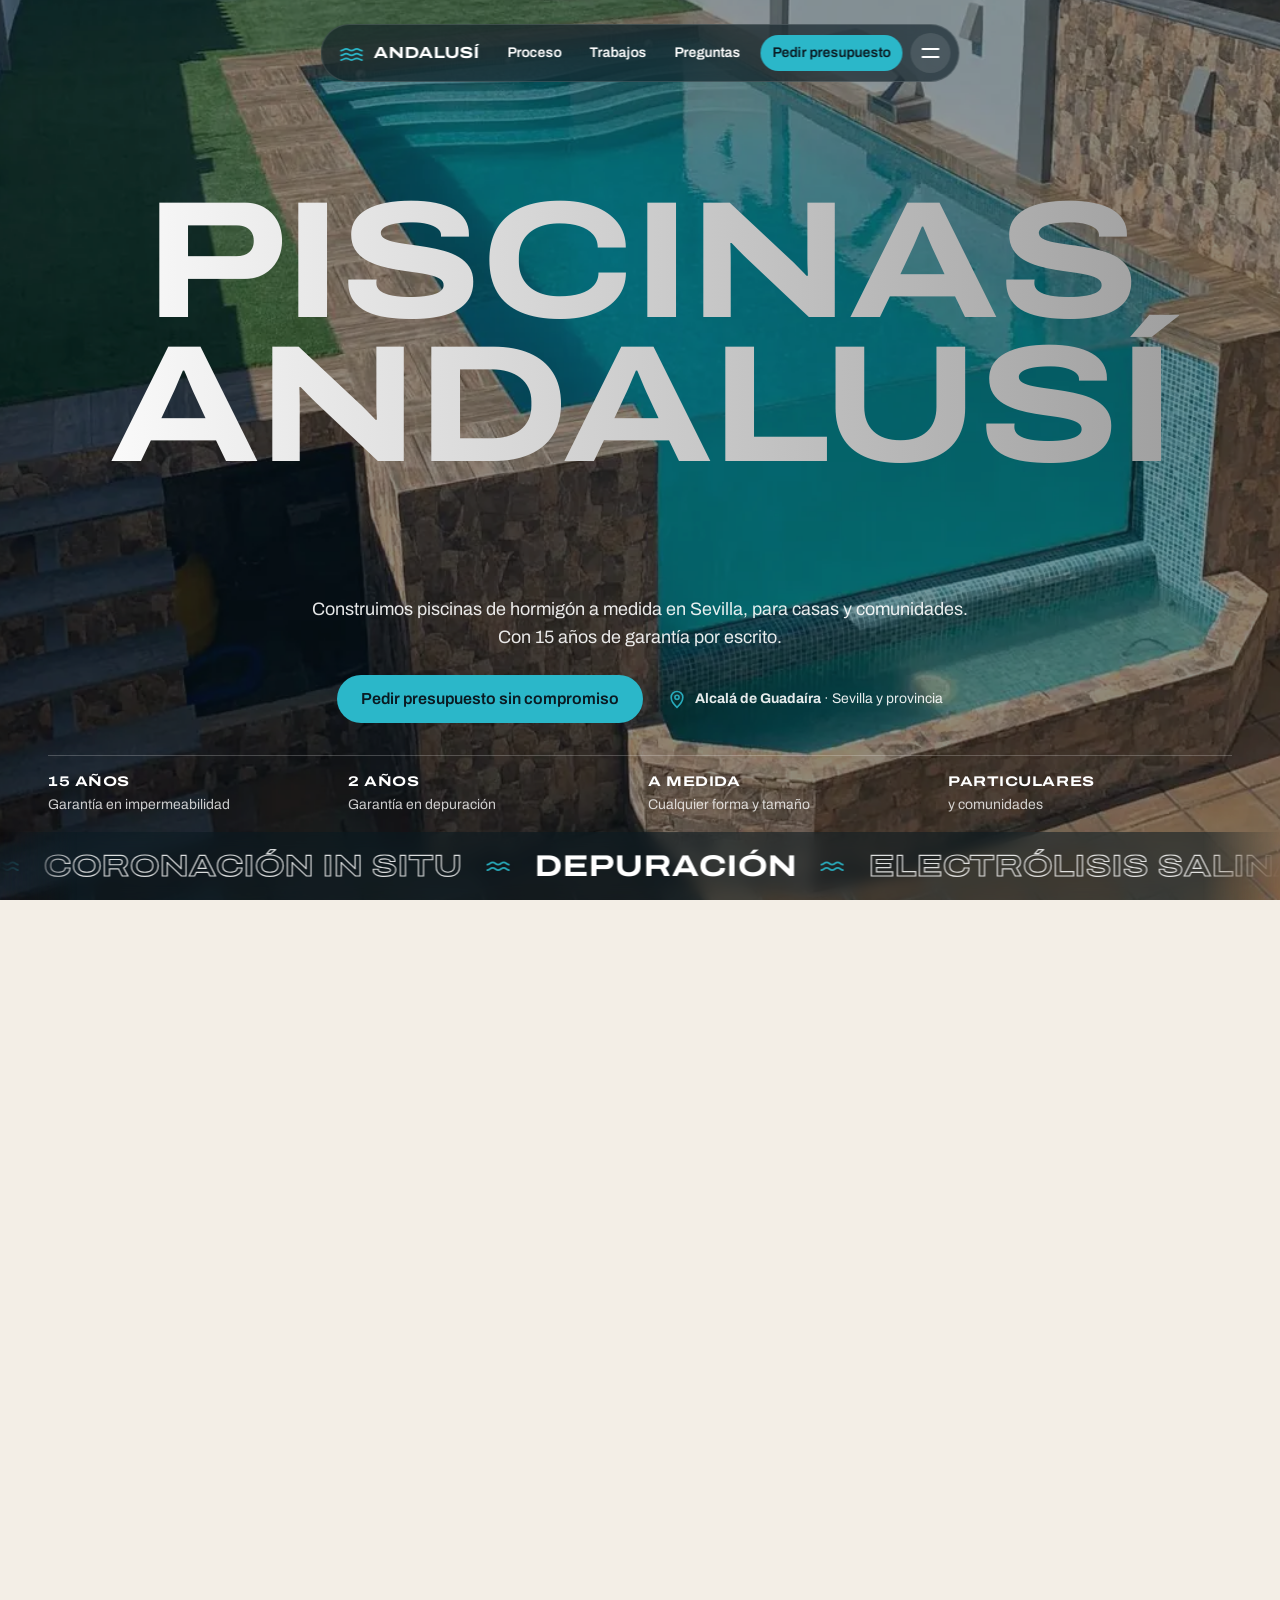
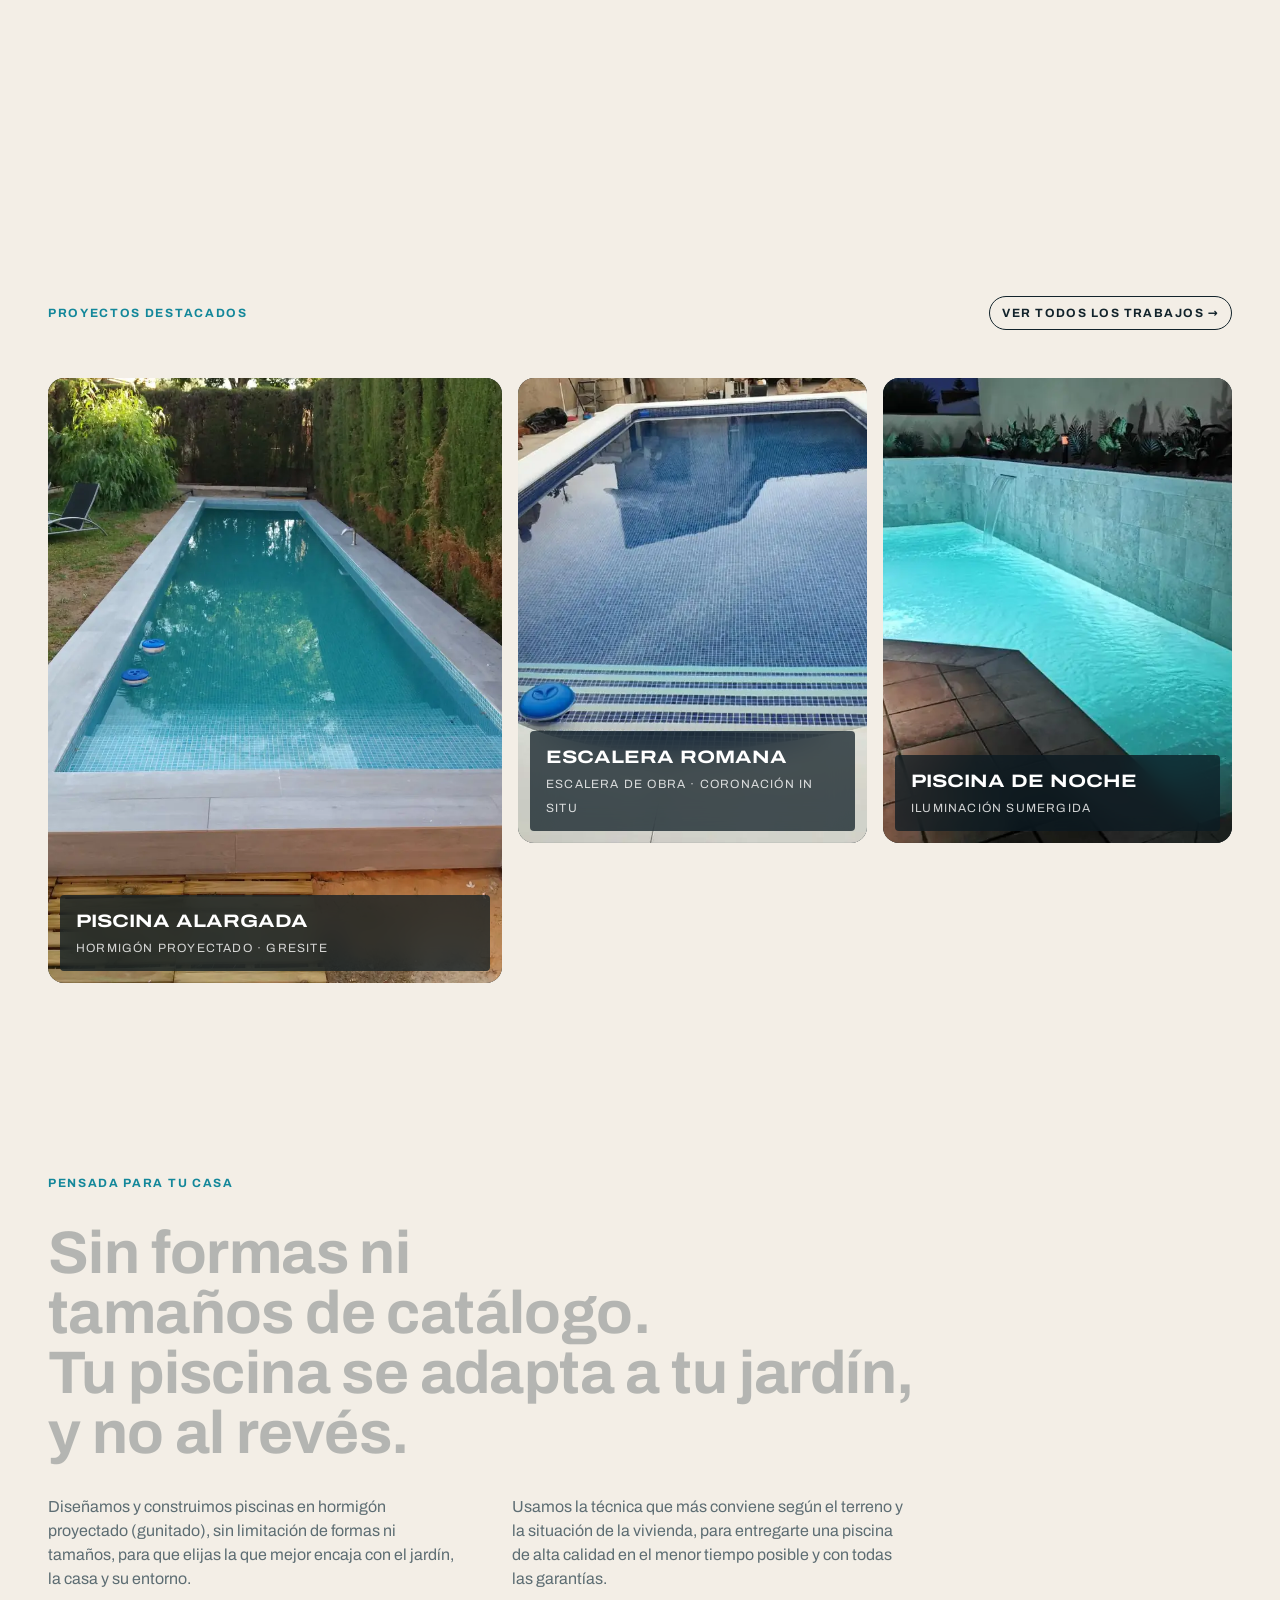
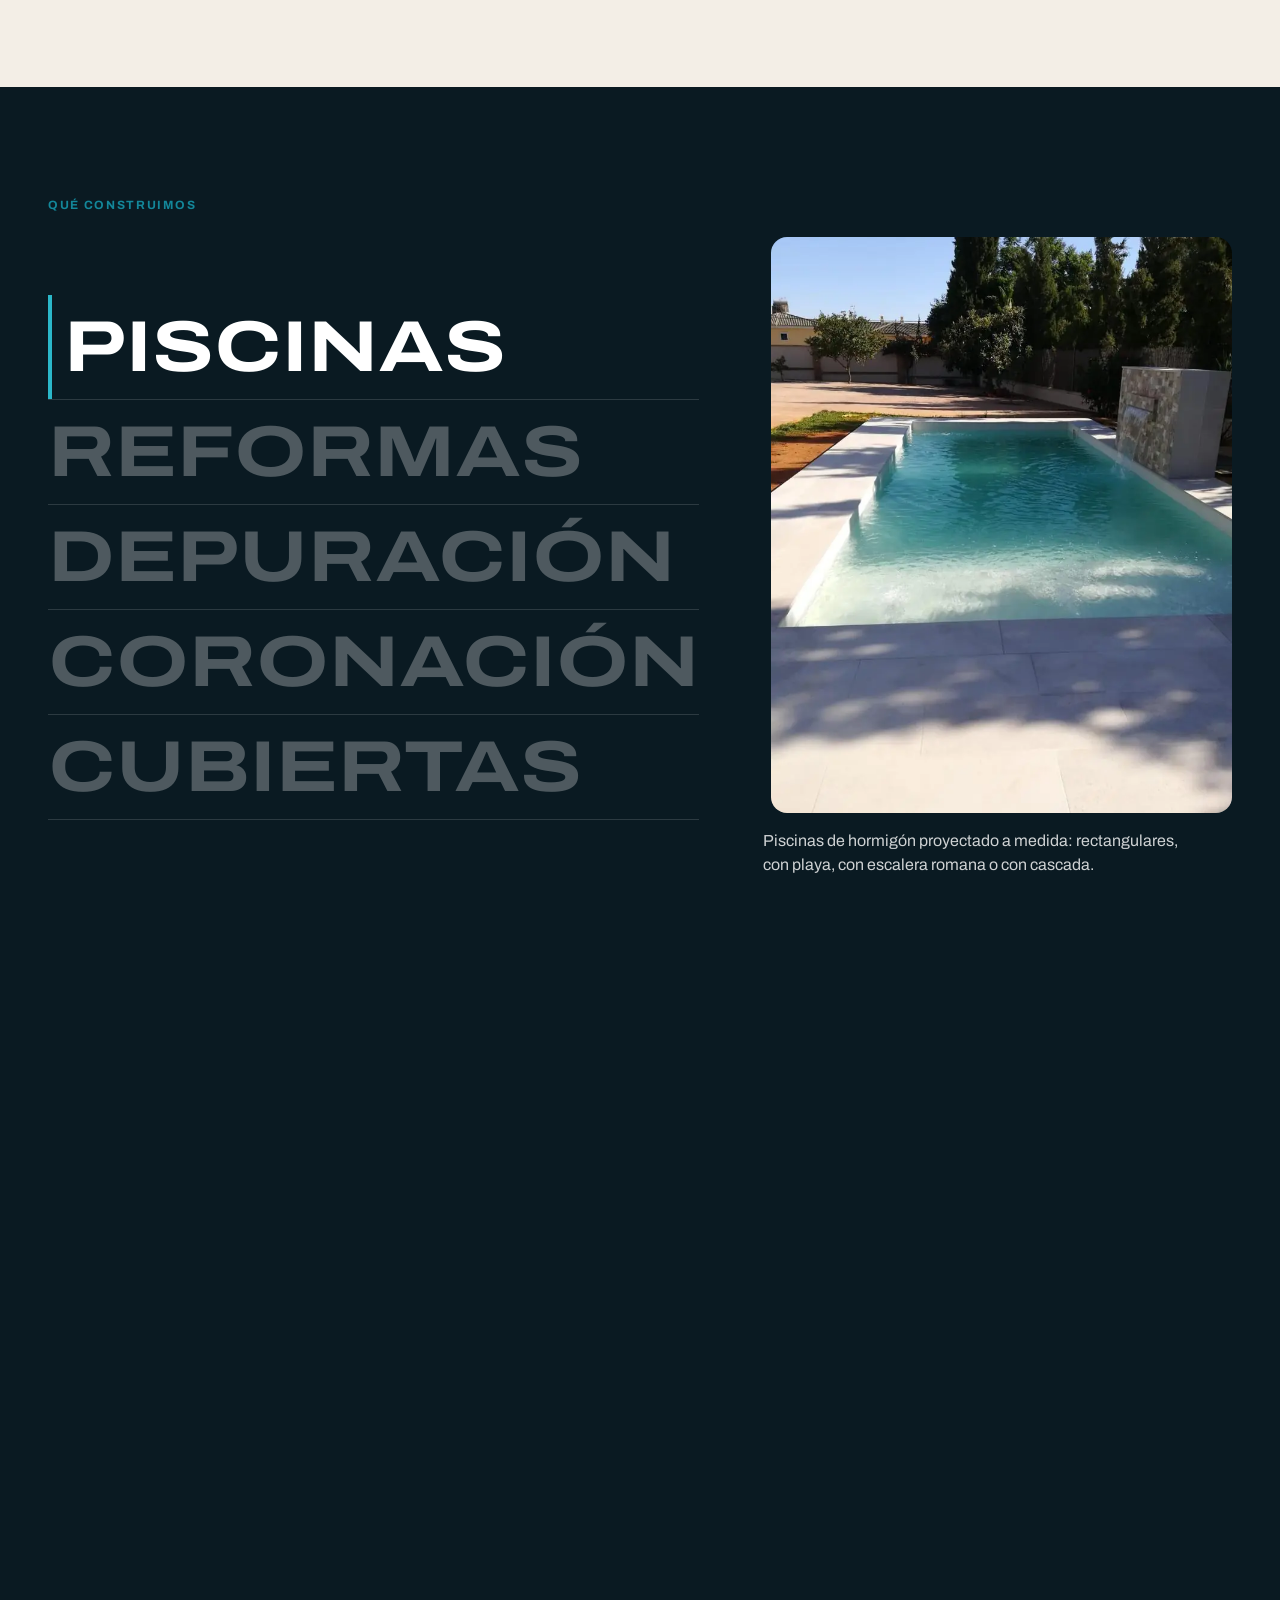
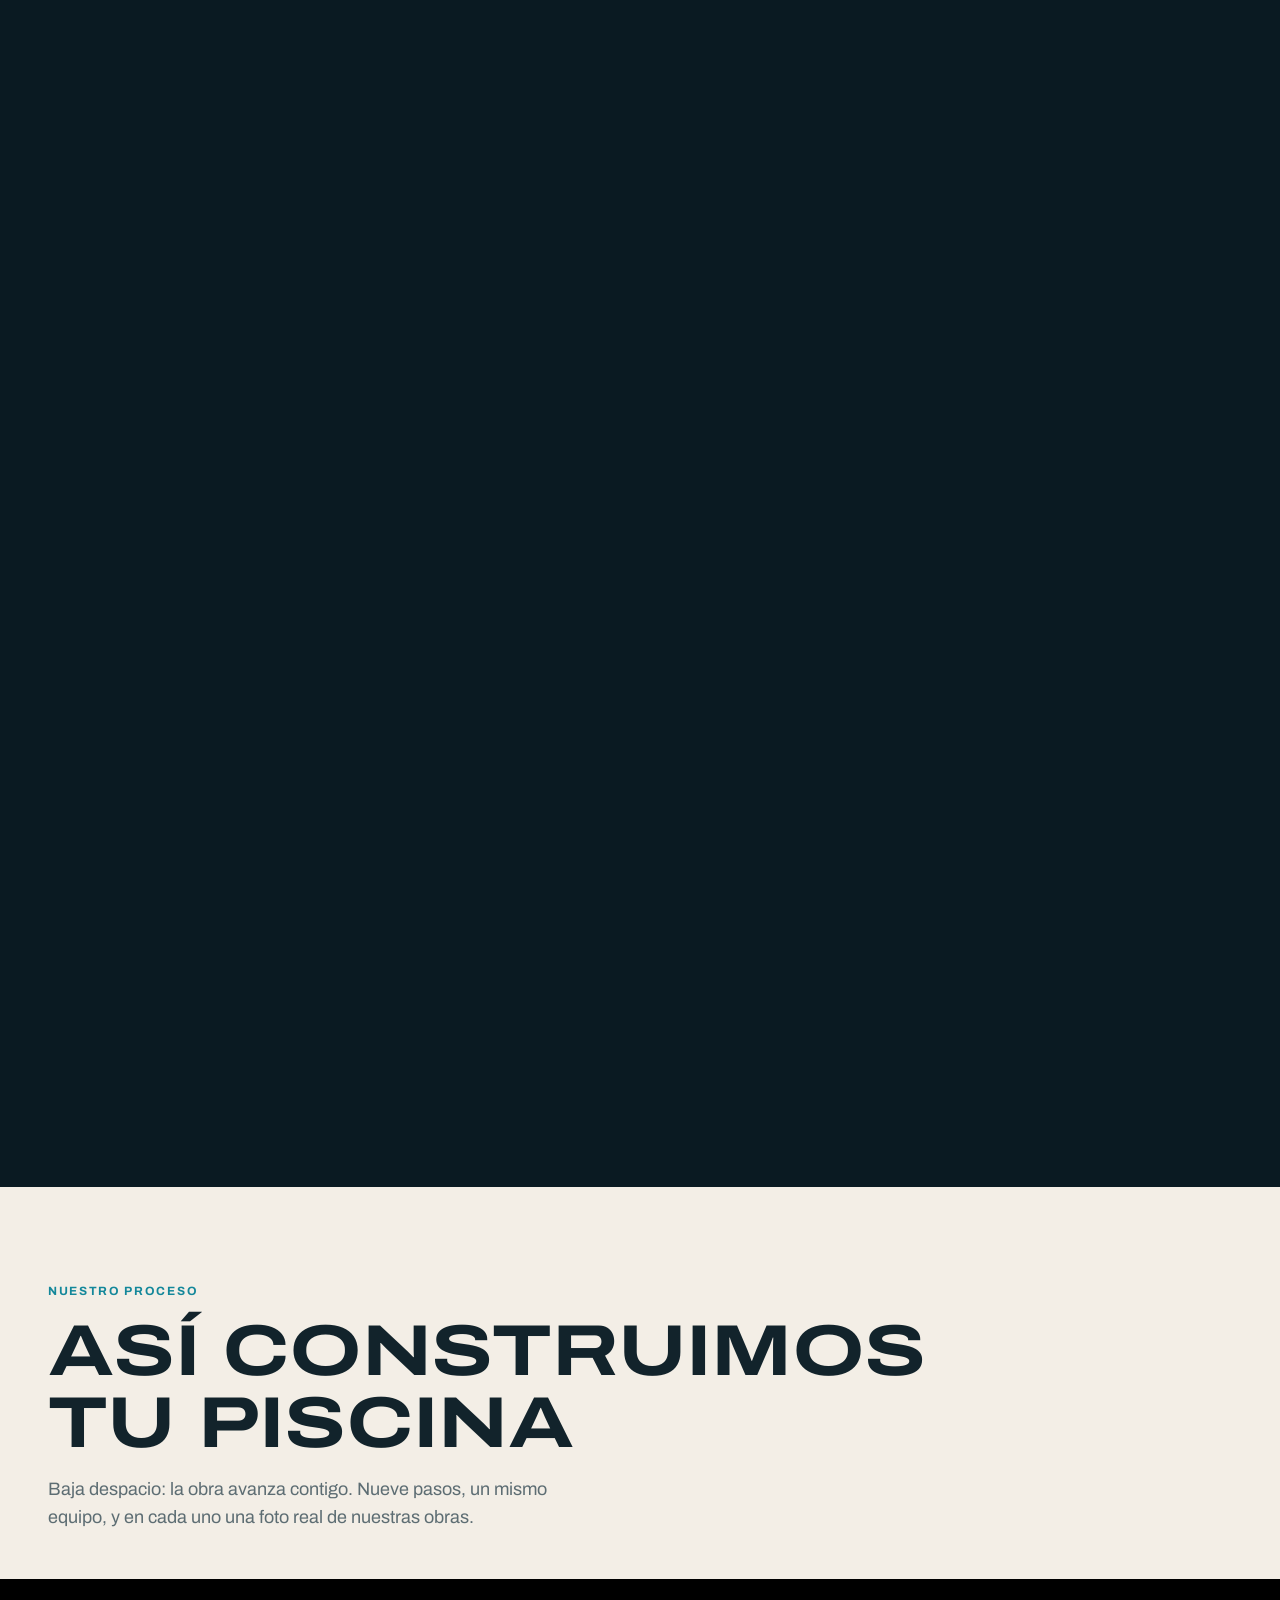
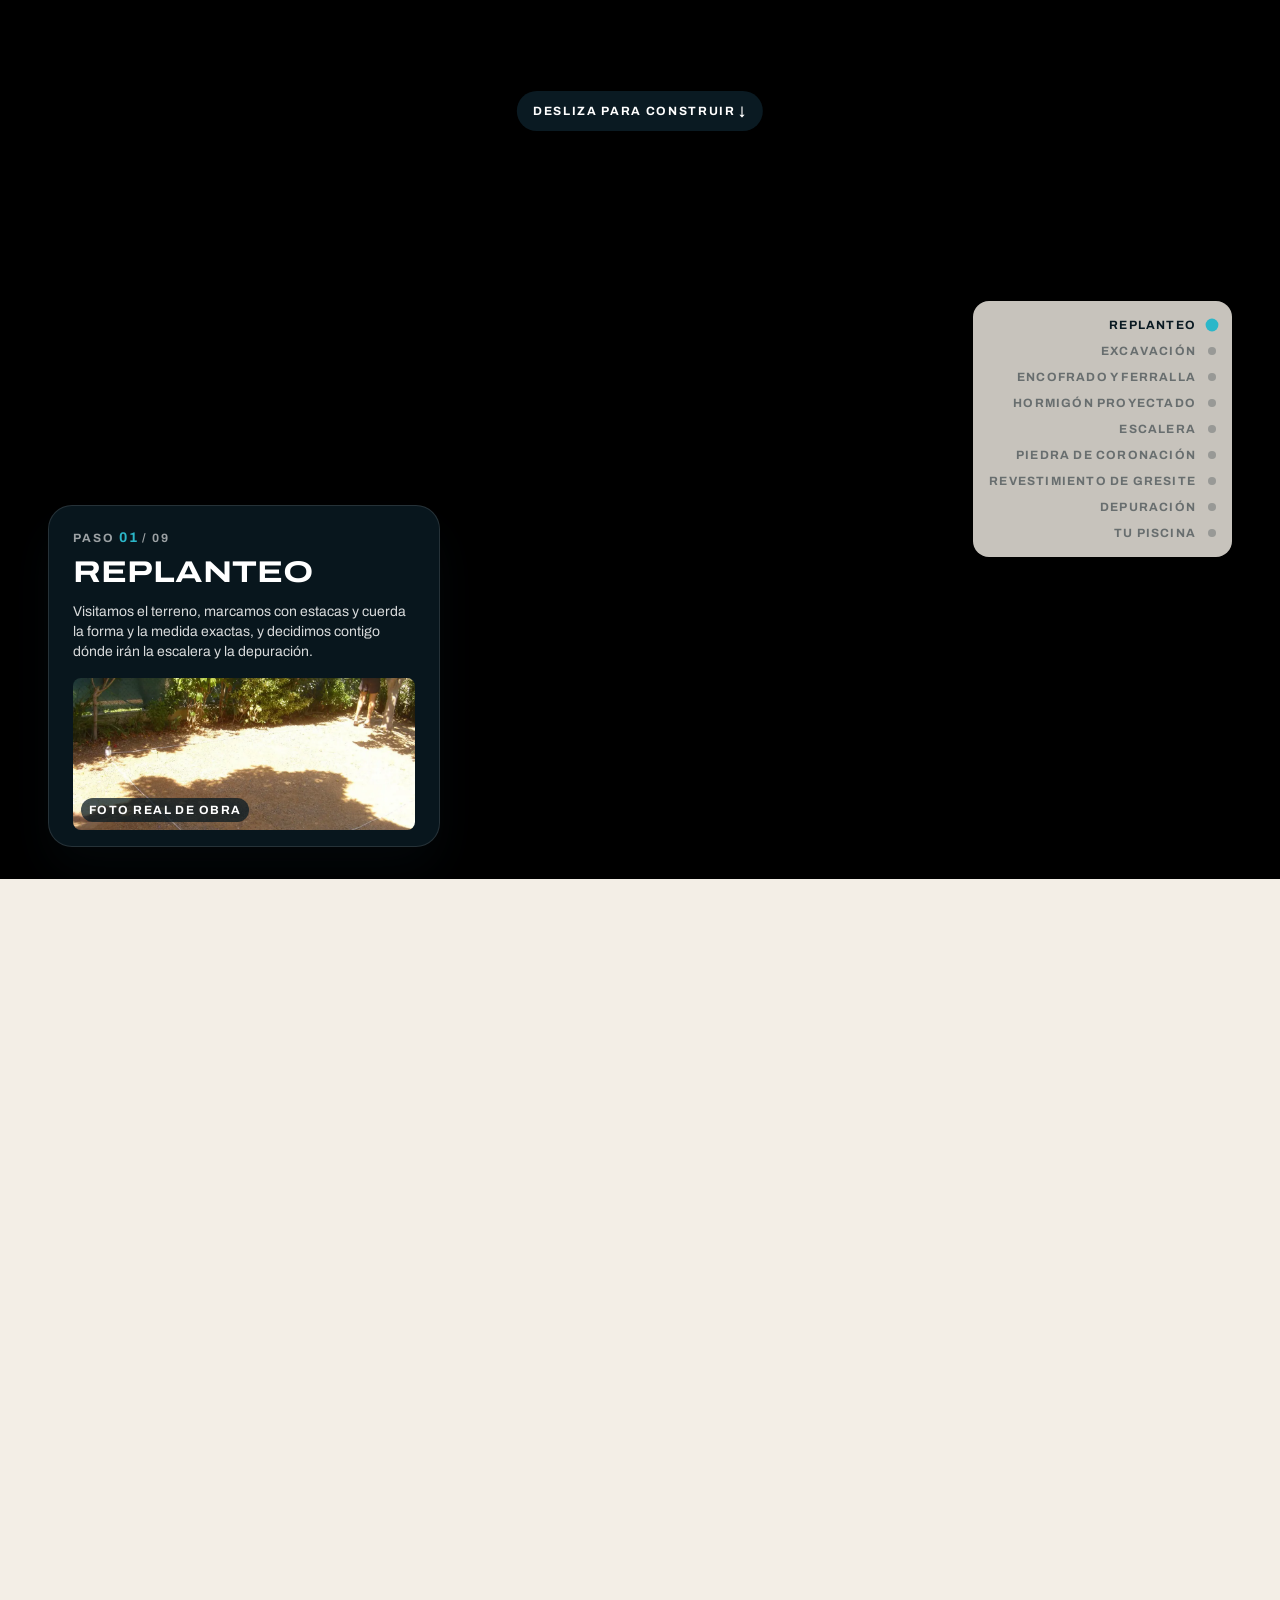
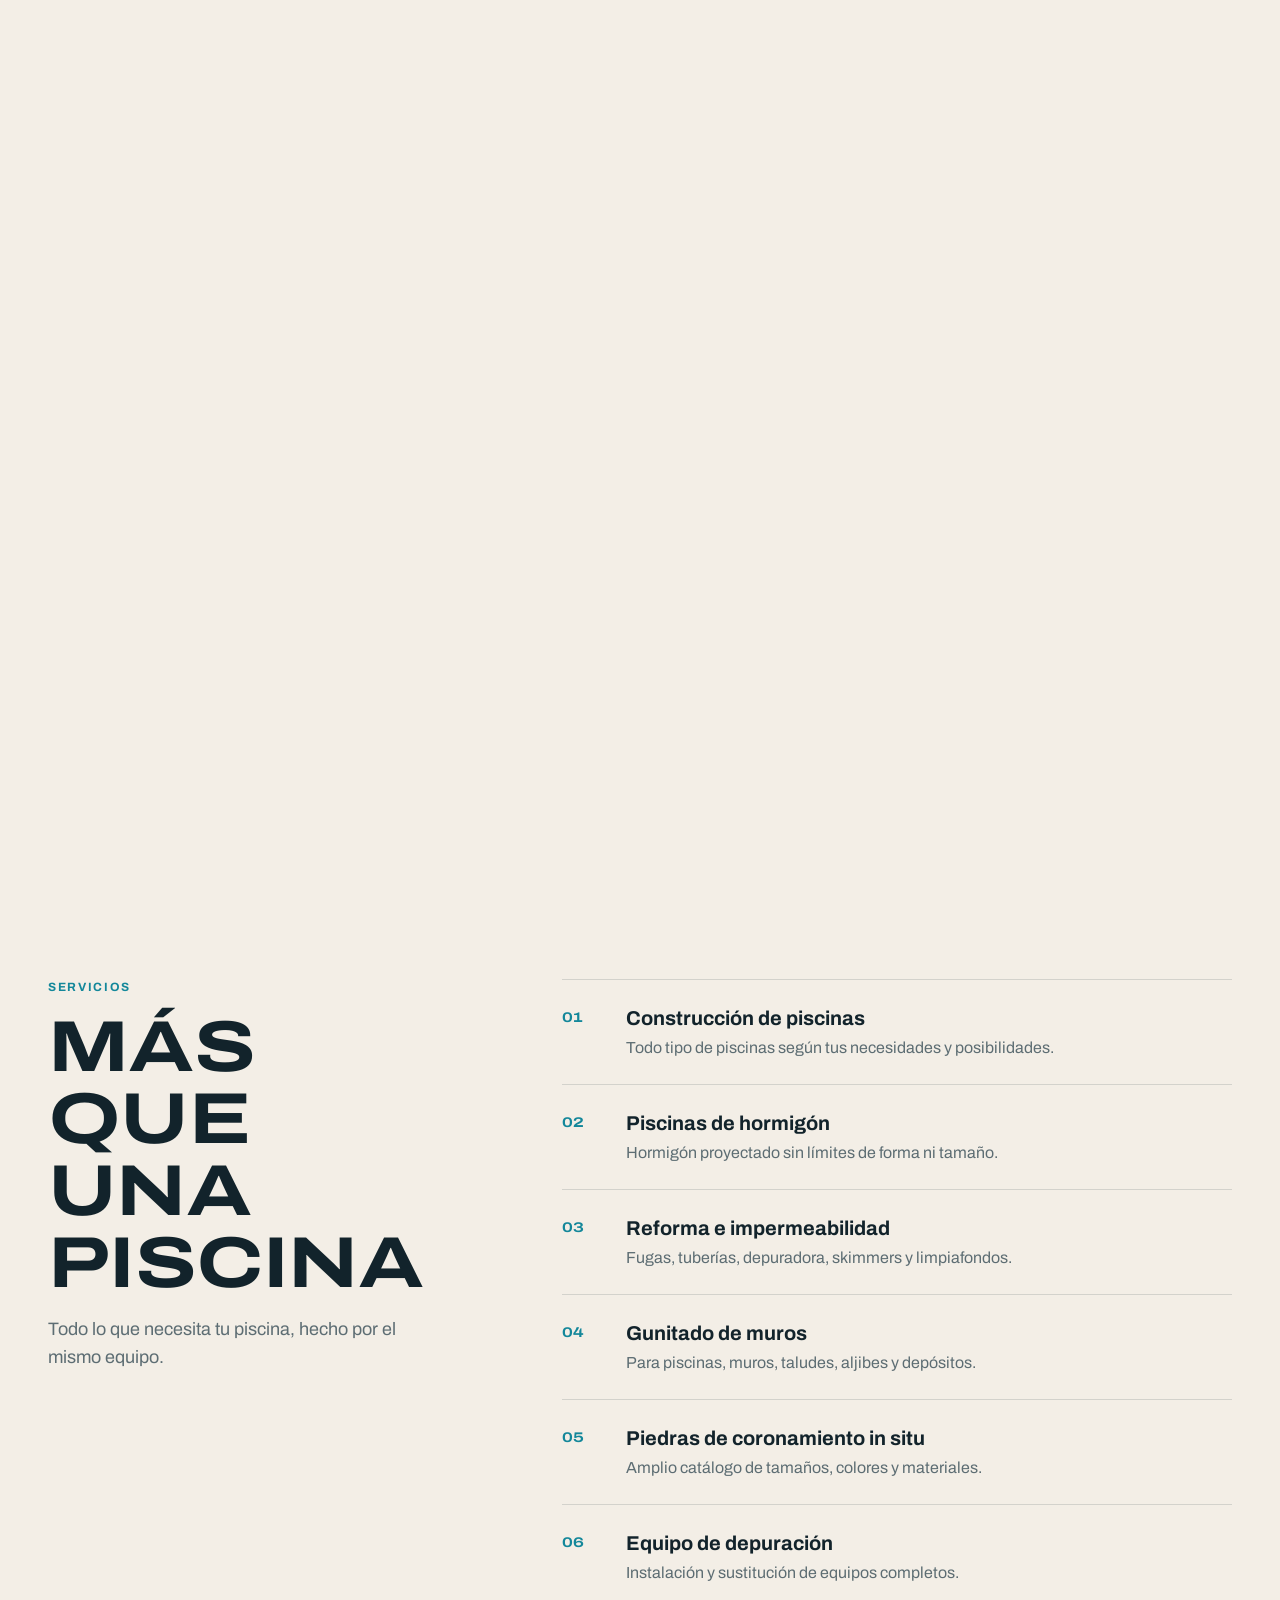
==== commit 16529e1b: "Añade parallax 3D por capas en la portada La foto, el titular, el texto y los datos se mueven a dist" ====
--- a/index.html
+++ b/index.html
@@ -11,7 +11,7 @@
   <meta property="og:type" content="website">
   <meta name="theme-color" content="#0a1a22">
   <link rel="icon" href="favicon.svg" type="image/svg+xml">
-  <link rel="stylesheet" href="styles.css?v=20261026f">
+  <link rel="stylesheet" href="styles.css?v=20261026i">
   <script type="application/ld+json">
   {
     "@context": "https://schema.org",
@@ -361,9 +361,9 @@
 
   <dialog class="visor" id="visor" aria-label="Foto ampliada"><img src="" alt=""></dialog>
 
-  <script src="assets/lib/lenis.min.js?v=20261026f" defer></script>
-  <script src="assets/lib/gsap.min.js?v=20261026f" defer></script>
-  <script src="assets/lib/ScrollTrigger.min.js?v=20261026f" defer></script>
-  <script src="app.js?v=20261026f" defer></script>
+  <script src="assets/lib/lenis.min.js?v=20261026i" defer></script>
+  <script src="assets/lib/gsap.min.js?v=20261026i" defer></script>
+  <script src="assets/lib/ScrollTrigger.min.js?v=20261026i" defer></script>
+  <script src="app.js?v=20261026i" defer></script>
 </body>
 </html>
--- a/styles.css
+++ b/styles.css
@@ -189,7 +189,17 @@
   animation: asoma 2s var(--curva) .95s both;
 }
 .hero__foto { width: 100%; height: 100%; object-fit: cover; transform: scale(calc(1.12 - var(--p) * .12)); }
-.hero__marco::after { content: ""; position: absolute; inset: 0; background: rgba(10, 26, 34, .45); }
+.hero__marco::after { content: ""; position: absolute; inset: 0; background: rgba(10, 26, 34, .45); pointer-events: none; }
+
+/* Parallax 3D por capas: el JS lleva --mx y --my de -1 a 1 según el ratón (o la inclinación del móvil).
+   La foto va al revés y al fondo; el titular, delante y algo inclinado; el resto, a profundidades intermedias. */
+.hero { --mx: 0; --my: 0; }
+.hero__foto { translate: calc(var(--mx) * (1 - var(--p)) * -24px) calc(var(--my) * (1 - var(--p)) * -16px); }
+.hero__contenido { perspective: 1200px; }
+.hero__titulo { transform: translate3d(calc(var(--mx) * 32px), calc(var(--my) * 20px), 0) rotateY(calc(var(--mx) * 6deg)) rotateX(calc(var(--my) * -5deg)); }
+.hero__sub { translate: calc(var(--mx) * 18px) calc(var(--my) * 12px); }
+.hero__acciones { translate: calc(var(--mx) * 14px) calc(var(--my) * 9px); }
+.hero__datos { translate: calc(var(--mx) * 8px) calc(var(--my) * 5px); }
 .hero__contenido {
   position: relative; display: grid; grid-template-rows: 1fr auto auto; padding: 96px var(--lado) 0;
   opacity: calc(1 - var(--p) * 1.6); transform: translateY(calc(var(--p) * -80px));
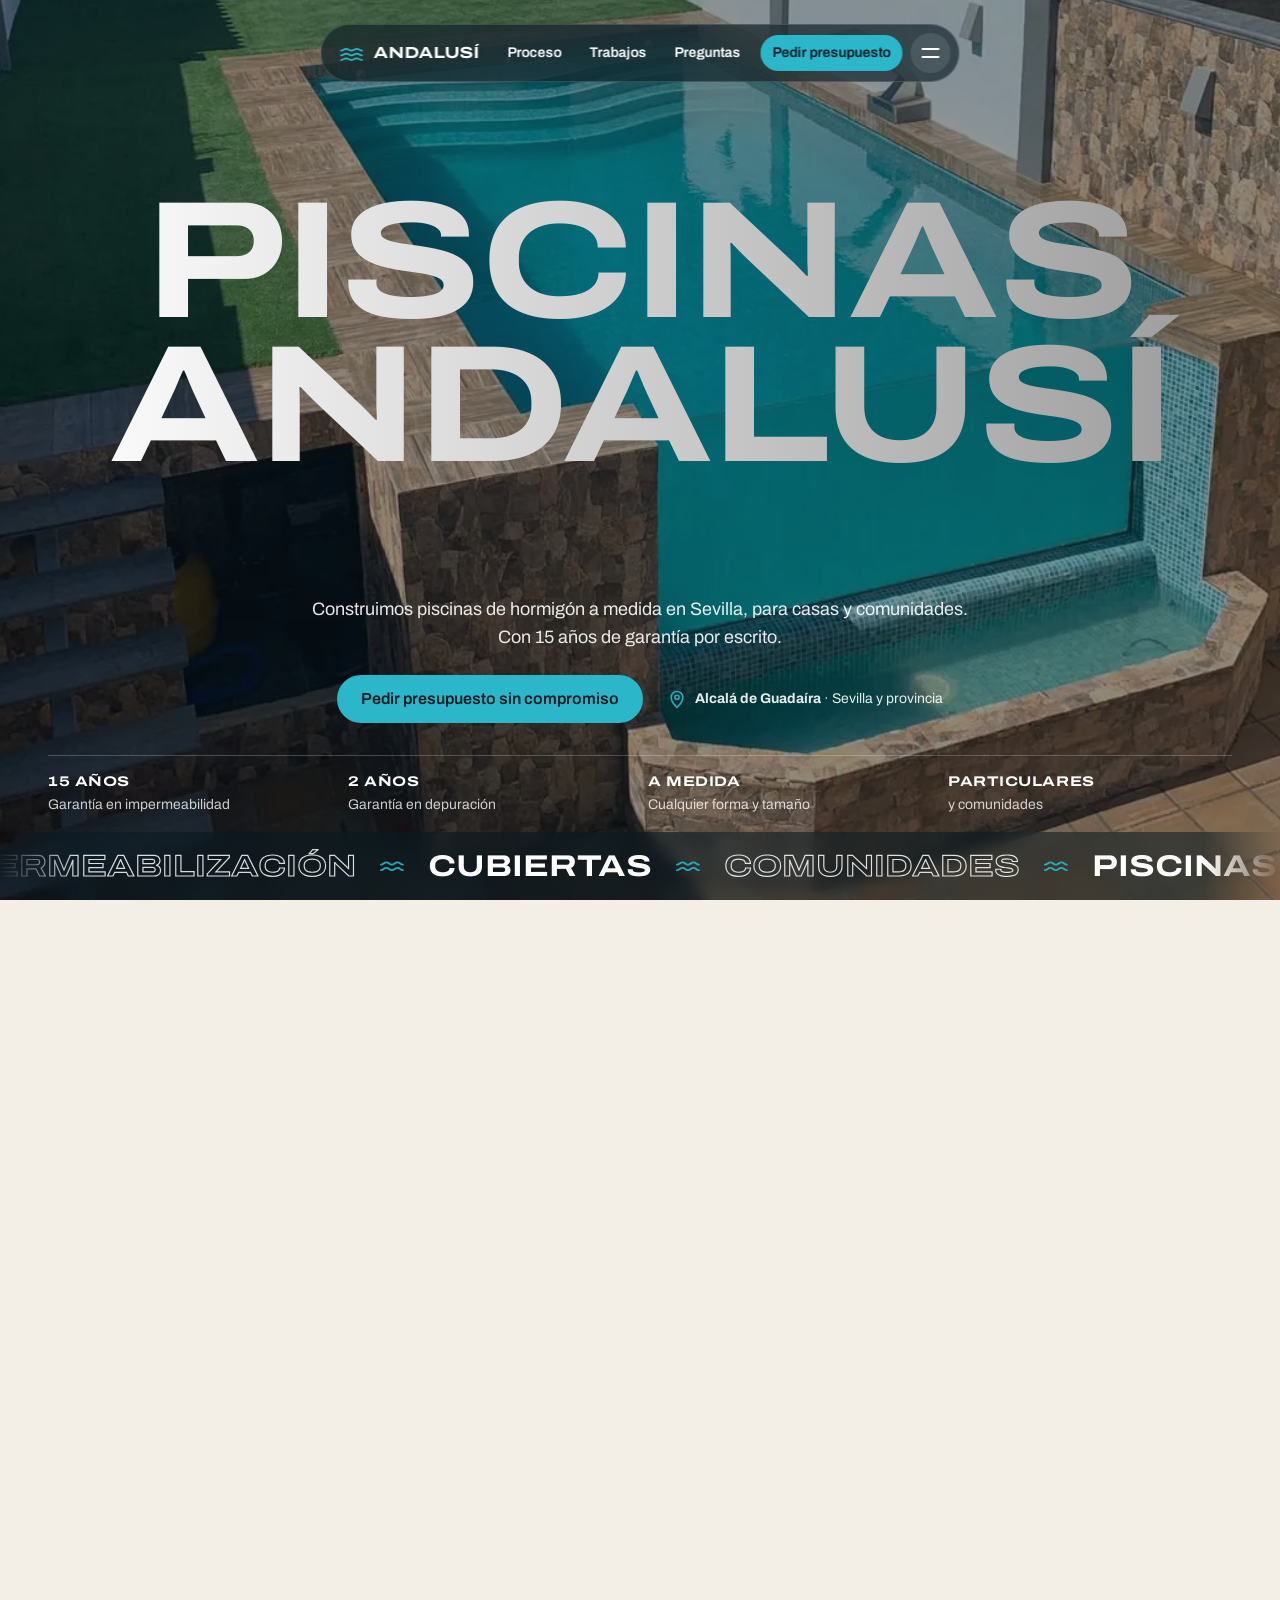
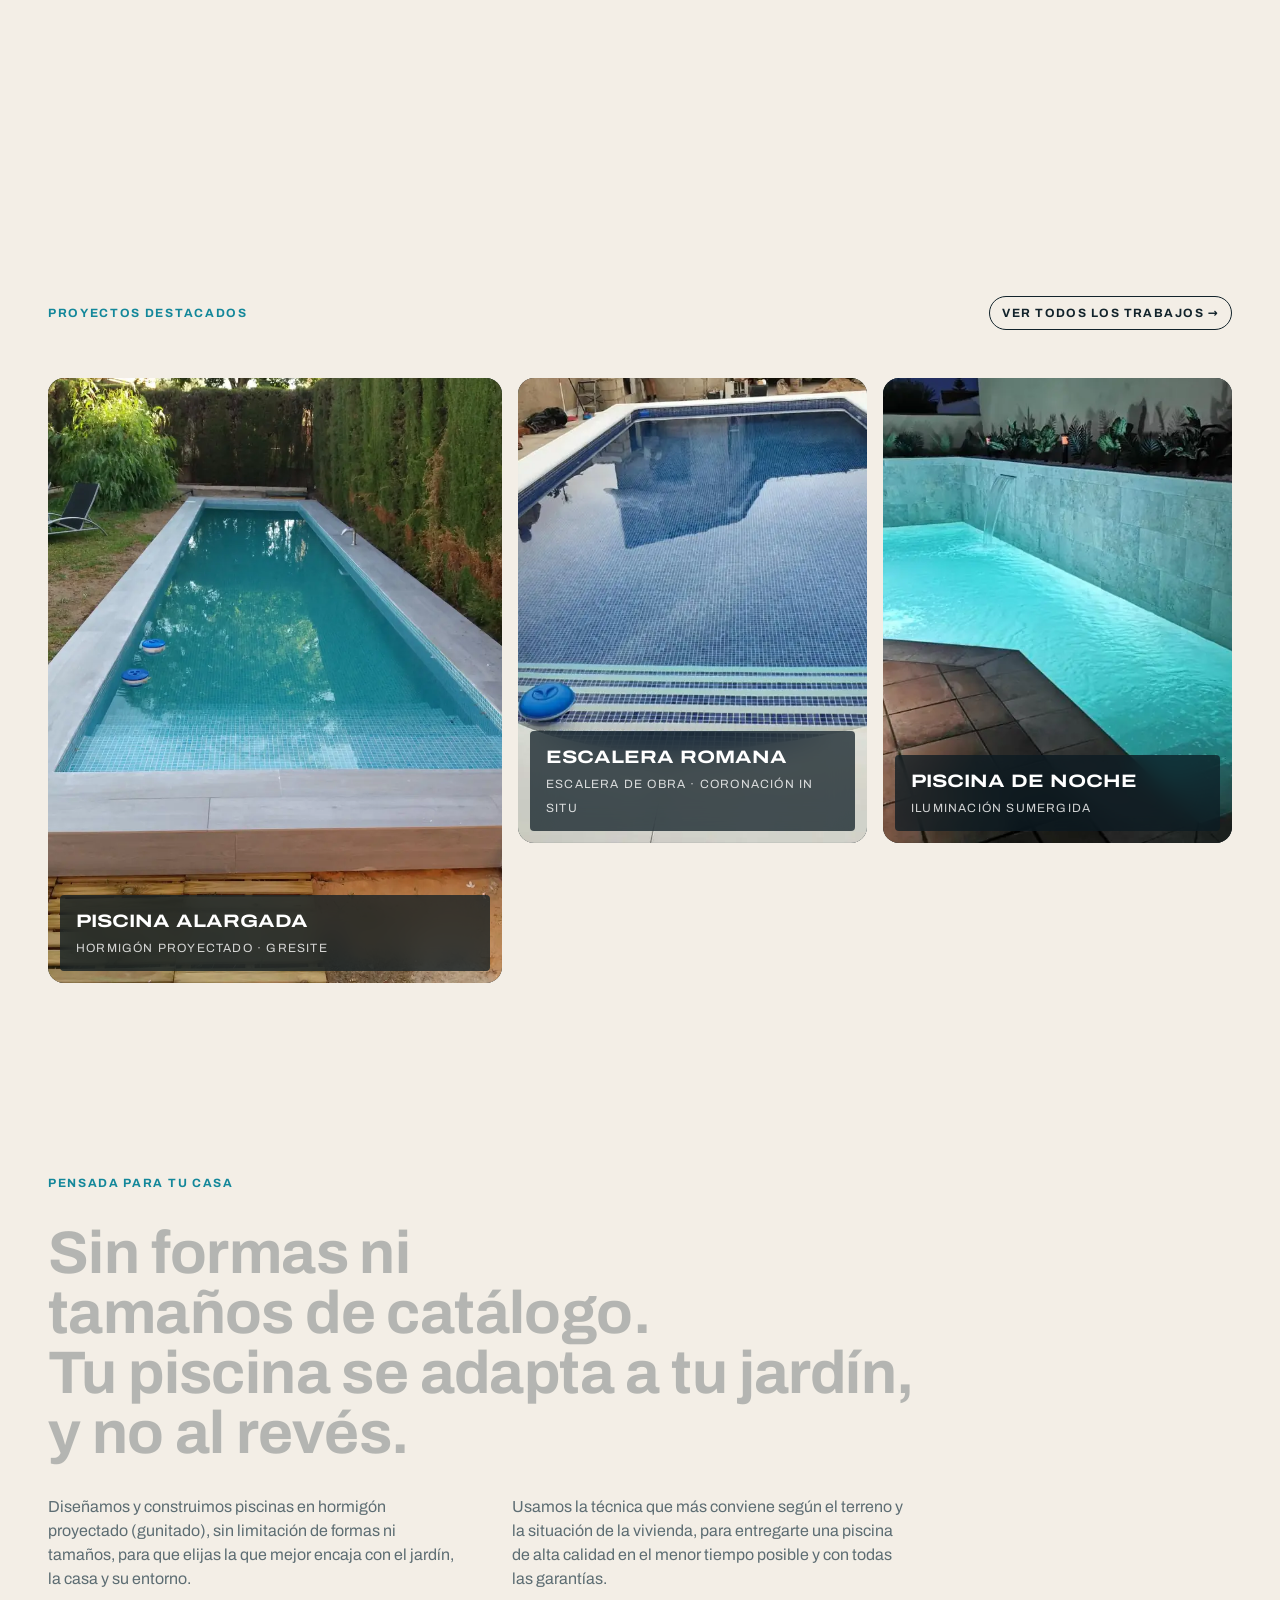
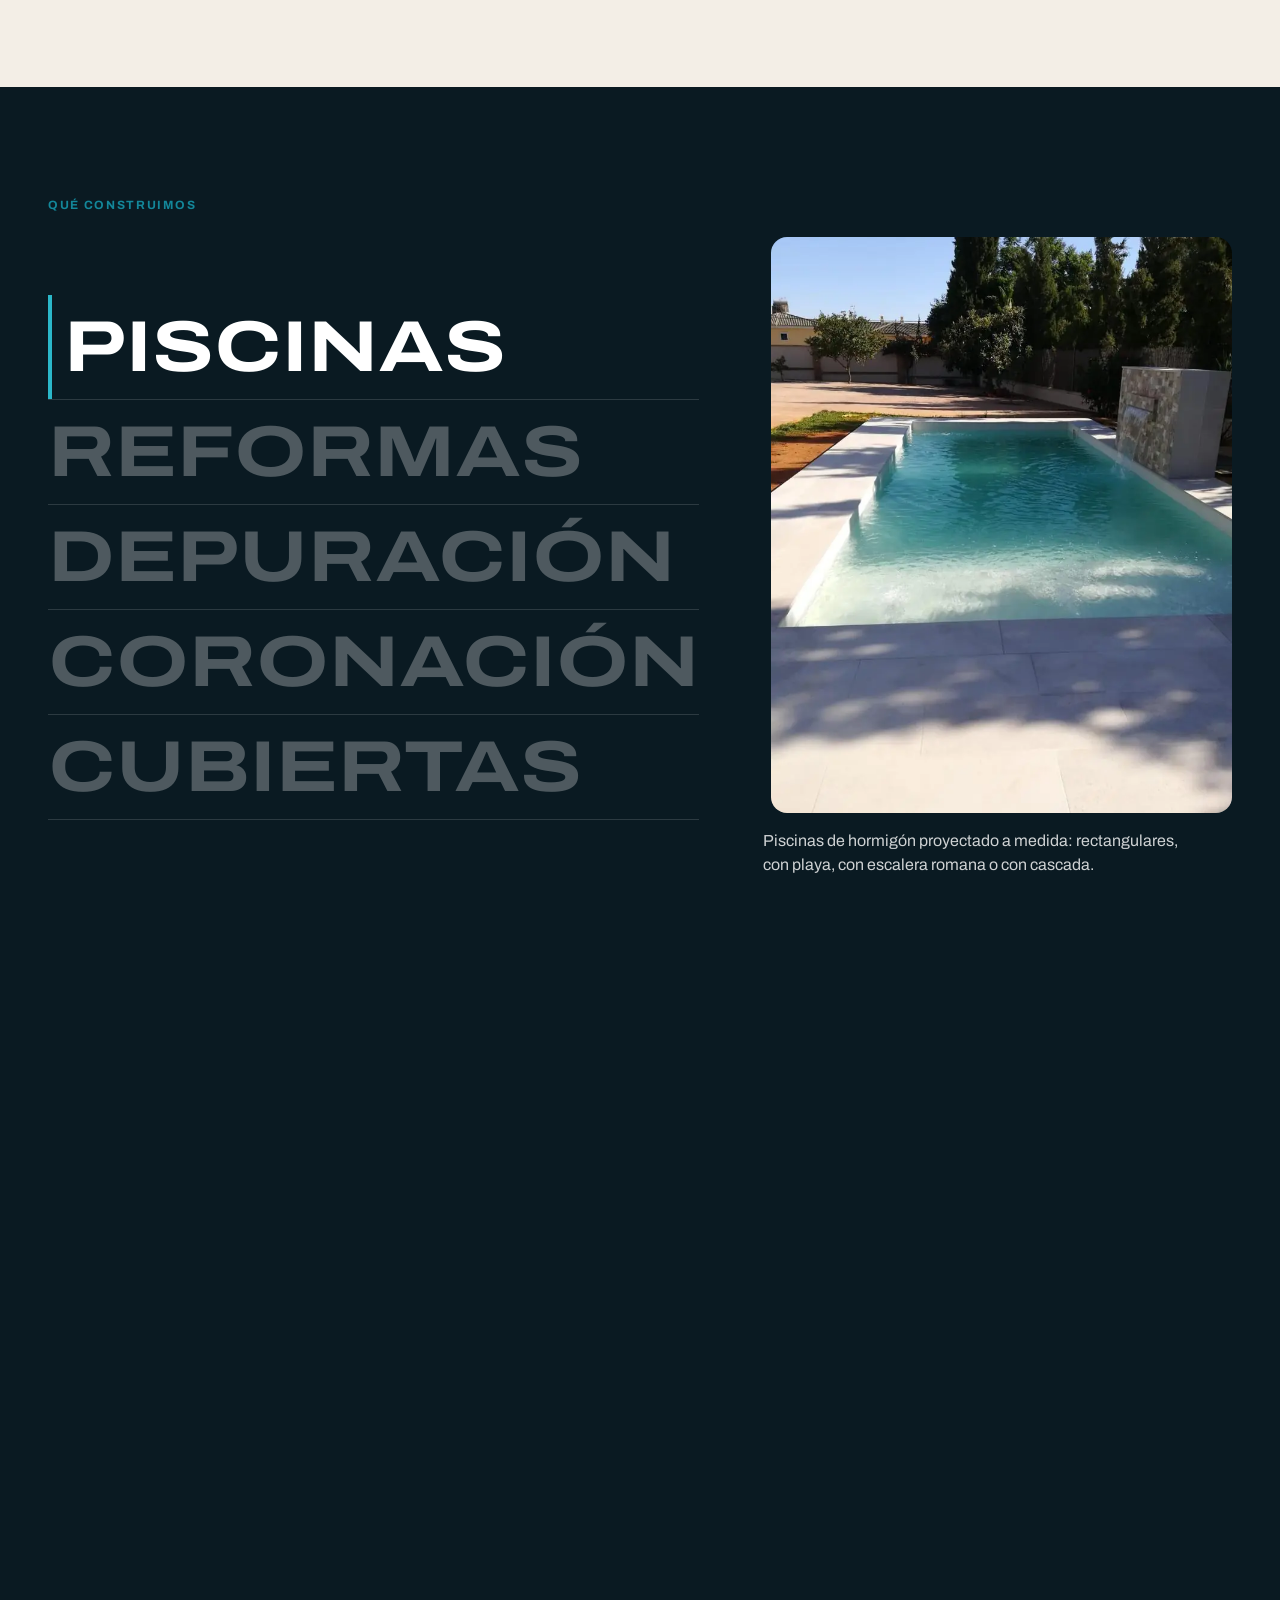
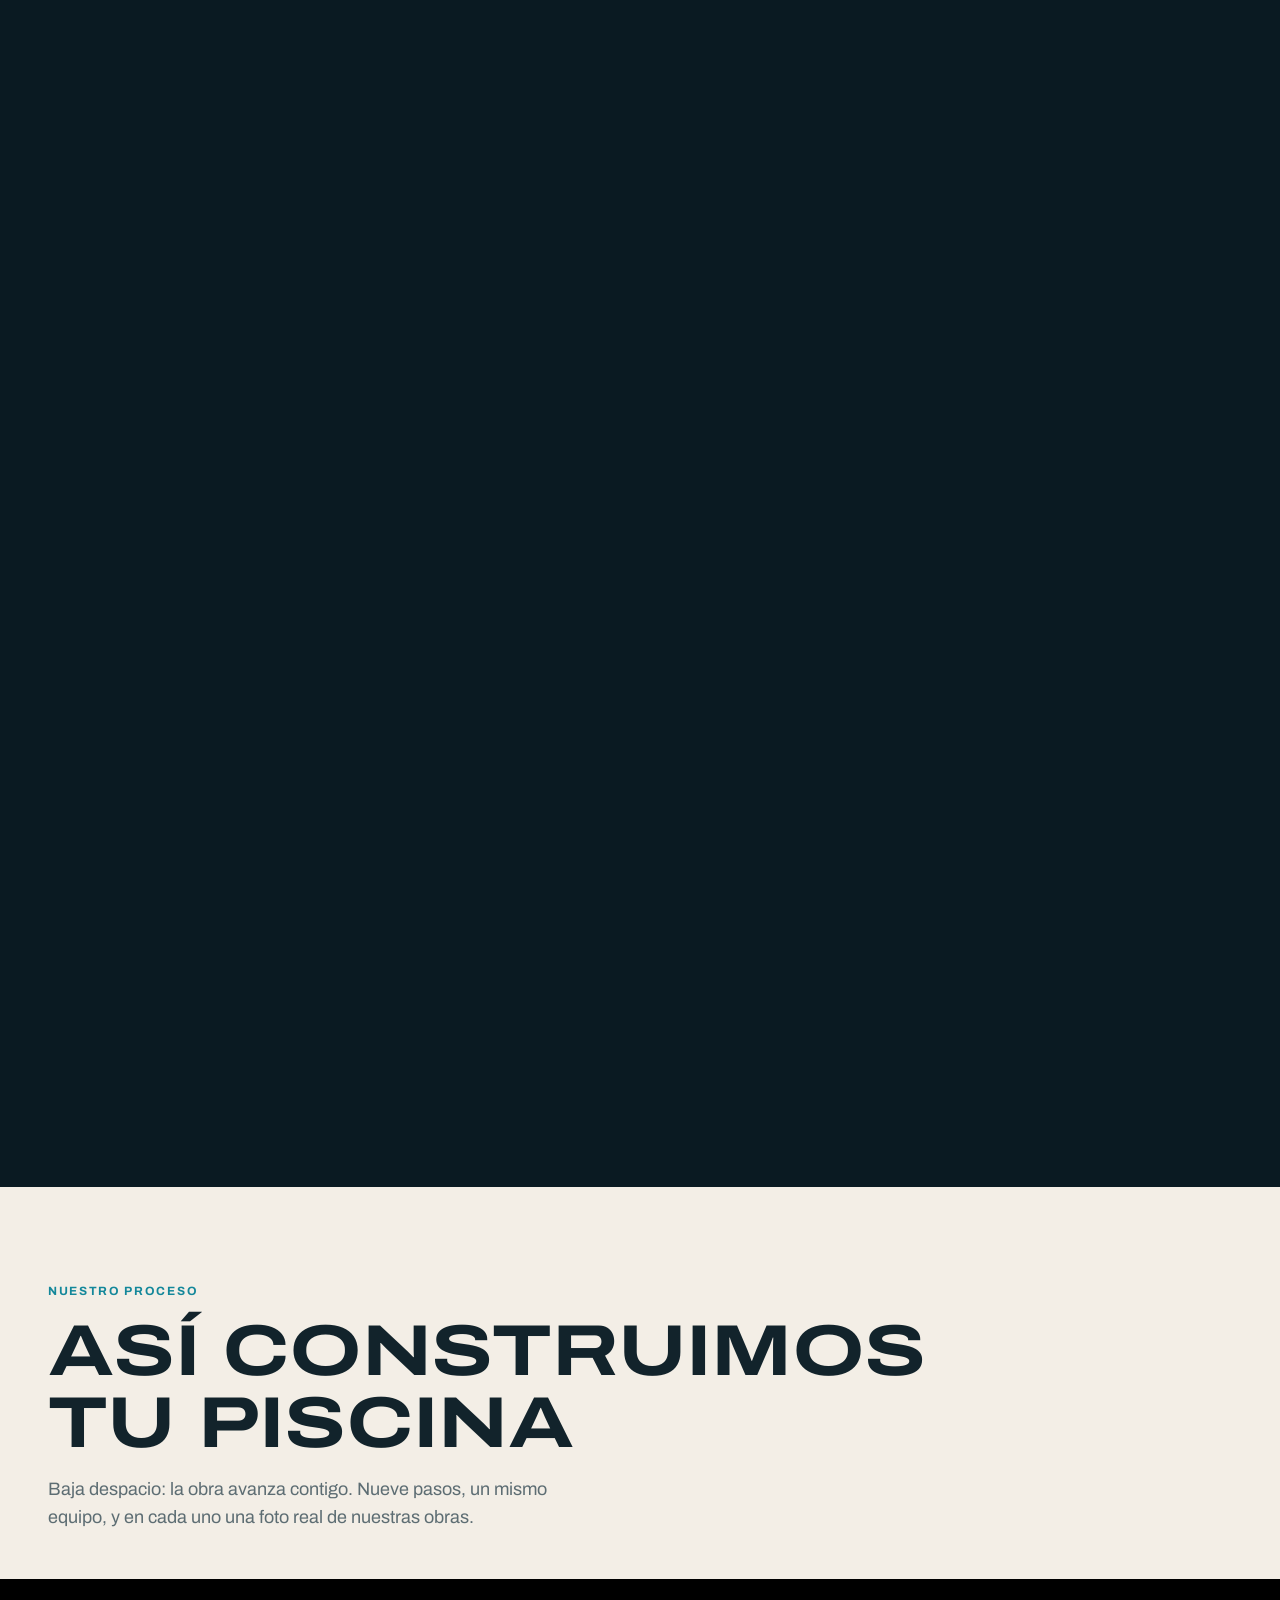
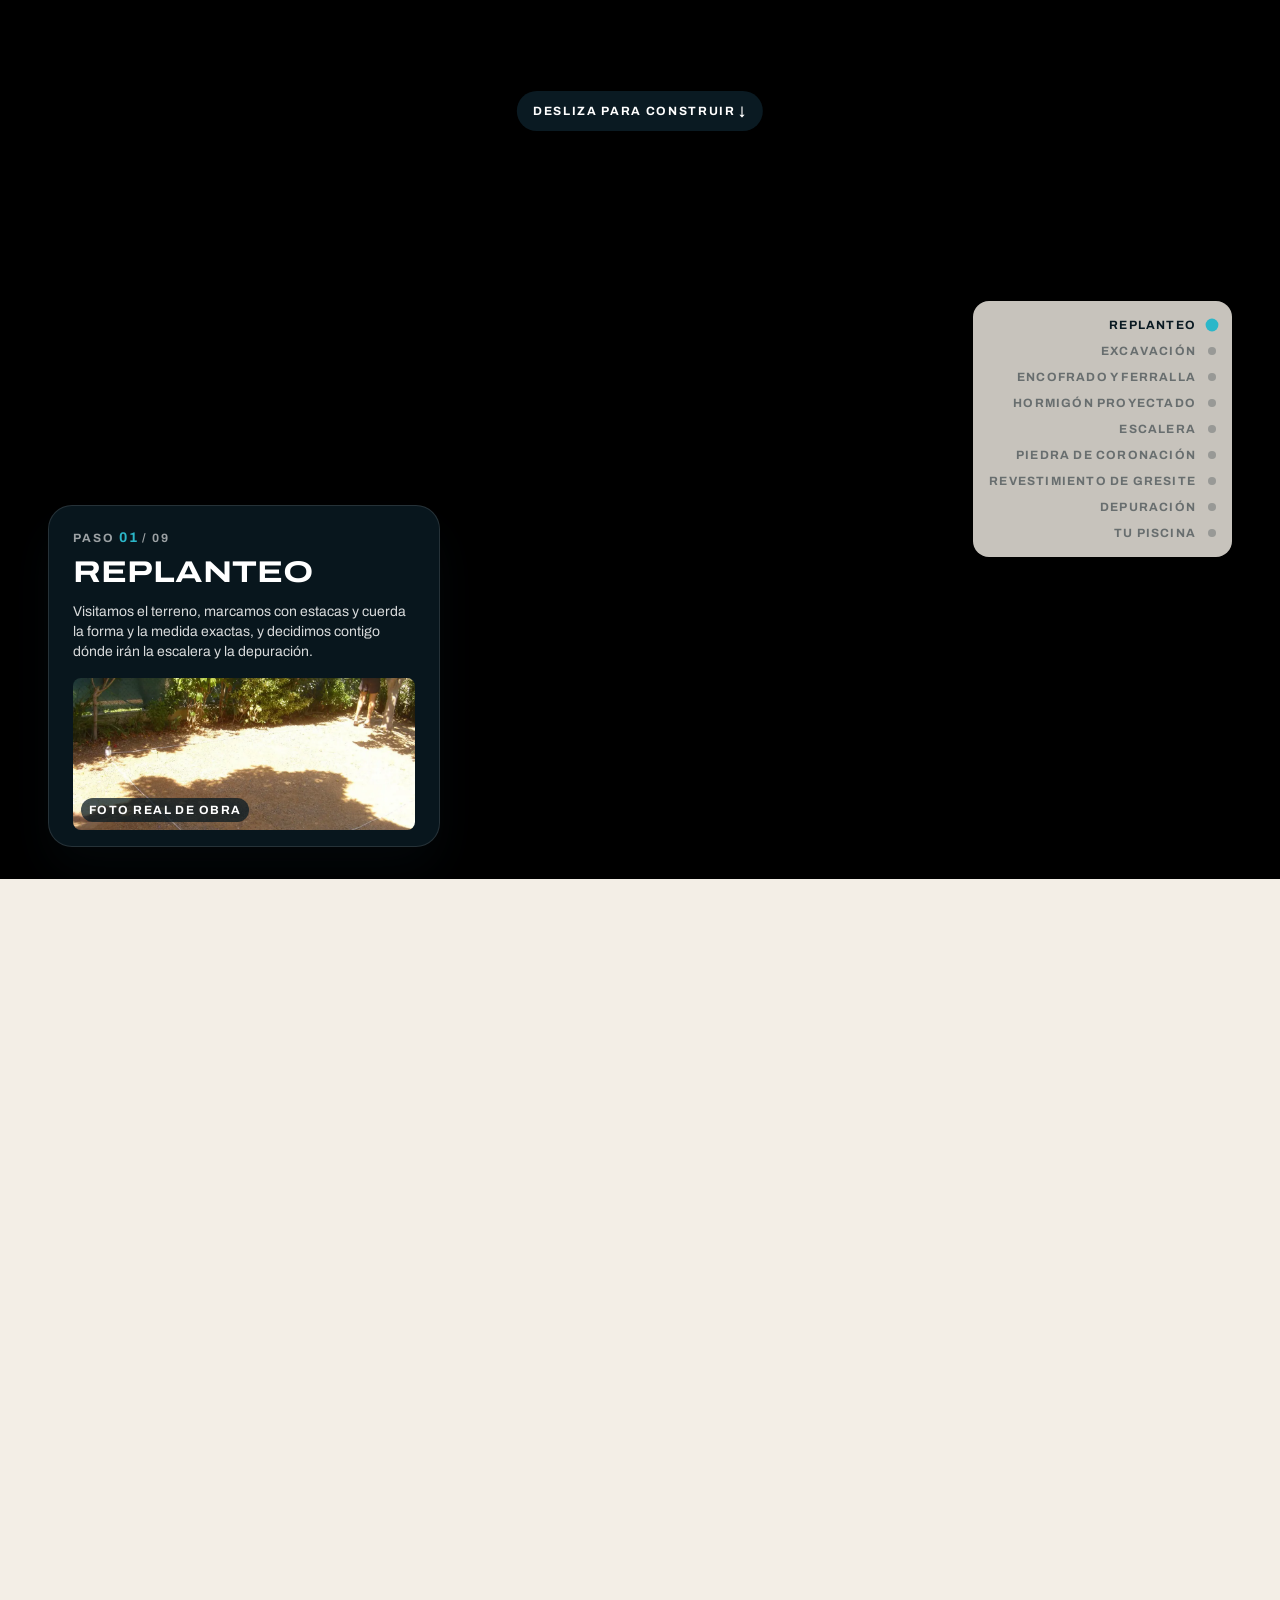
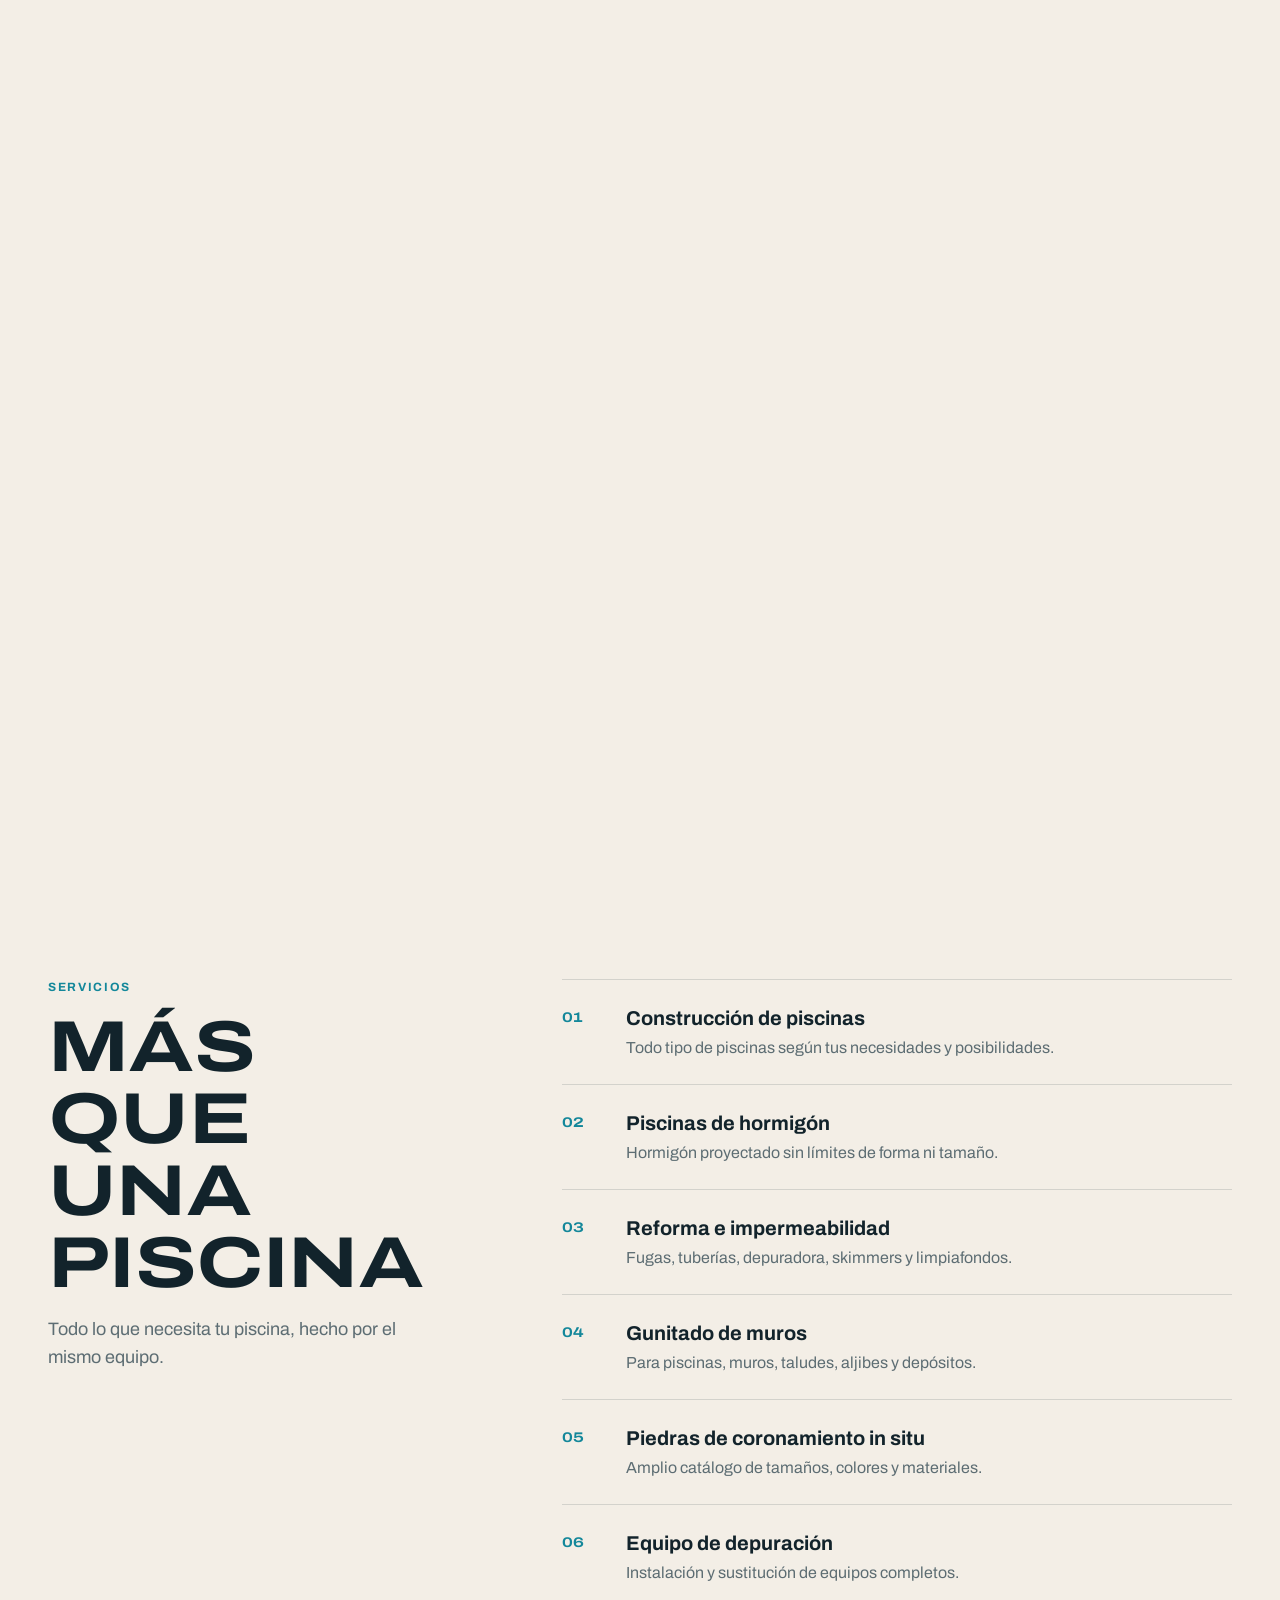
==== commit 90a8a4a9: "Adapta la web al móvil: menos secciones fijas y efectos más ligeros - La portada, el antes/después y" ====
--- a/index.html
+++ b/index.html
@@ -11,7 +11,7 @@
   <meta property="og:type" content="website">
   <meta name="theme-color" content="#0a1a22">
   <link rel="icon" href="favicon.svg" type="image/svg+xml">
-  <link rel="stylesheet" href="styles.css?v=20261026i">
+  <link rel="stylesheet" href="styles.css?v=20261026k">
   <script type="application/ld+json">
   {
     "@context": "https://schema.org",
@@ -283,6 +283,7 @@
           <button class="foto" data-src="assets/proceso/4-1.webp"><img src="assets/proceso/4-1.webp" alt="Piscina terminada con coronación clara" loading="lazy" width="1000" height="750"></button>
           <button class="foto" data-src="assets/trabajos/escalera.webp"><img src="assets/trabajos/escalera.webp" alt="Piscina con escalera lateral de obra" loading="lazy" width="1024" height="768"></button>
         </div>
+        <p class="trabajos__desliza" aria-hidden="true">Desliza para ver más <span>→</span></p>
       </div>
     </section>
 
@@ -361,9 +362,9 @@
 
   <dialog class="visor" id="visor" aria-label="Foto ampliada"><img src="" alt=""></dialog>
 
-  <script src="assets/lib/lenis.min.js?v=20261026i" defer></script>
-  <script src="assets/lib/gsap.min.js?v=20261026i" defer></script>
-  <script src="assets/lib/ScrollTrigger.min.js?v=20261026i" defer></script>
-  <script src="app.js?v=20261026i" defer></script>
+  <script src="assets/lib/lenis.min.js?v=20261026j" defer></script>
+  <script src="assets/lib/gsap.min.js?v=20261026j" defer></script>
+  <script src="assets/lib/ScrollTrigger.min.js?v=20261026j" defer></script>
+  <script src="app.js?v=20261026k" defer></script>
 </body>
 </html>
--- a/styles.css
+++ b/styles.css
@@ -181,8 +181,9 @@
 .menu__pie { margin: 32px auto 0; width: 100%; max-width: var(--ancho); opacity: .8; }
 
 /* Portada: foto fija que se recoge en una tarjeta al bajar (el JS mueve --p de 0 a 1) */
-.hero { position: relative; height: 200vh; height: 200svh; --p: 0; }
-.hero__fijo { position: sticky; top: 0; height: 100vh; height: 100svh; overflow: hidden; display: grid; grid-template-rows: 1fr auto; color: var(--blanco); }
+.hero { position: relative; --p: 0; }
+.hero__fijo { position: relative; height: 100vh; height: 100svh; overflow: hidden; display: grid; grid-template-rows: 1fr auto; color: var(--blanco); }
+@media (min-width: 960px) { .hero { height: 200vh; height: 200svh; } .hero__fijo { position: sticky; top: 0; } }
 .hero__marco {
   position: absolute; inset: 0; overflow: hidden; background: var(--noche);
   clip-path: inset(calc(var(--p) * 8%) calc(var(--p) * 5%) calc(var(--p) * 8%) calc(var(--p) * 5%) round calc(var(--p) * 24px));
@@ -393,12 +394,14 @@
 /* Antes / después: fijo mientras el scroll abre la cortina */
 .antes__dentro { max-width: var(--ancho); margin: 0 auto; padding: 80px var(--lado); width: 100%; }
 .antes .cab { margin-bottom: 32px; }
-.js .antes { height: 240vh; }
-.js .antes__fijo { position: sticky; top: 0; height: 100vh; height: 100svh; display: flex; align-items: center; }
-.js .antes__dentro { padding-block: 64px 32px; }
+@media (min-width: 960px) {
+  .js .antes { height: 240vh; }
+  .js .antes__fijo { position: sticky; top: 0; height: 100vh; height: 100svh; display: flex; align-items: center; }
+  .js .antes__dentro { padding-block: 64px 32px; }
+}
 .comparador { position: relative; border-radius: var(--r-2xl); overflow: hidden; aspect-ratio: 4 / 3; user-select: none; margin: 0 auto; }
 @media (min-width: 640px) { .comparador { aspect-ratio: 16 / 9; } }
-.js .comparador { max-width: calc(56svh * 16 / 9); }
+@media (min-width: 960px) { .js .comparador { max-width: calc(56svh * 16 / 9); } }
 .comparador img { width: 100%; height: 100%; object-fit: cover; }
 .comparador__antes { position: absolute; inset: 0; clip-path: inset(0 calc(100% - var(--pos)) 0 0); }
 .comparador__eti { position: absolute; top: 16px; background: rgba(10, 26, 34, .75); color: var(--blanco); font-size: 12px; line-height: 16px; font-weight: 700; letter-spacing: .14em; text-transform: uppercase; padding: 8px 12px; border-radius: 9999px; }
@@ -417,10 +420,13 @@
 .foto img { height: 100%; width: auto; max-width: none; object-fit: cover; transition: transform 1.2s var(--curva), opacity var(--dur) var(--curva); }
 .foto:hover img { transform: scale(1.05); opacity: .9; }
 .foto:active { transform: scale(.98); }
-.js .trabajos__fijo { position: sticky; top: 0; height: 100vh; height: 100svh; overflow: hidden; display: flex; flex-direction: column; justify-content: center; }
-.js .trabajos__cab { padding-top: 64px; }
-.js .trabajos__pista { overflow: visible; padding-bottom: 32px; will-change: transform; scroll-snap-type: none; }
-.js .foto { height: min(52svh, 520px); }
+.trabajos__desliza { display: none; align-items: center; gap: 8px; margin: 0 var(--lado) 32px; font-size: 12px; line-height: 16px; font-weight: 700; letter-spacing: .14em; text-transform: uppercase; color: var(--gris); }
+@media (min-width: 960px) {
+  .js .trabajos__fijo { position: sticky; top: 0; height: 100vh; height: 100svh; overflow: hidden; display: flex; flex-direction: column; justify-content: center; }
+  .js .trabajos__cab { padding-top: 64px; }
+  .js .trabajos__pista { overflow: visible; padding-bottom: 32px; will-change: transform; scroll-snap-type: none; }
+  .js .foto { height: min(52svh, 520px); }
+}
 
 /* Comunidades */
 .comunidades {
@@ -513,7 +519,53 @@
 
 /* Ajustes de móvil */
 @media (max-width: 959px) {
-  .obra__pista { height: 800vh; }
+  /* Ritmo: menos aire entre secciones y la obra 3D más corta (un paso cada 2/3 de pantalla) */
+  .bloque { padding-block: 64px; }
+  .construimos__dentro, .antes__dentro { padding-block: 64px; }
+  .trabajos__cab { padding-top: 64px; margin-bottom: 24px; }
+  .obra__intro { padding-bottom: 32px; }
+  .obra__pista { height: 600vh; height: 600svh; }
+
+  /* Rendimiento: sin desenfoques de cristal ni de entrada, que en el iPhone dejan zonas sin pintar */
+  .cinta, .obra__panel, .obra__barra, .proyecto__txt { backdrop-filter: none; -webkit-backdrop-filter: none; }
+  .cinta { background: rgba(10, 26, 34, .82); }
+  .obra__panel { background: rgba(10, 26, 34, .94); }
+  .obra__barra { background: rgba(243, 238, 230, .94); }
+  .js .revela { filter: none; transform: translateY(24px); transition: opacity .7s var(--curva), transform .7s var(--curva); }
+  .js .revela.visible { transform: none; }
+  .inclina { will-change: auto; }
+
+  /* Portada: titular algo menor para que entre con aire, datos compactos */
+  .hero__contenido { padding-top: 88px; }
+  .hero__sub { margin-top: 16px; }
+  .hero__acciones { margin: 16px 0 24px; }
+  .hero__datos { gap: 12px; padding-block: 12px; }
+  .hero__datos b, .hero__datos span { font-size: 12px; line-height: 16px; }
+
+  /* Proyectos: pie de foto pequeño, la foto manda */
+  .proyecto__txt { left: 8px; right: auto; bottom: 8px; max-width: calc(100% - 16px); padding: 8px 12px; background: rgba(10, 26, 34, .82); }
+  .proyecto__txt b { font-size: 14px; line-height: 20px; }
+  .proyecto__txt small { display: none; }
+
+  /* Qué construimos: palabras más pequeñas y la foto justo debajo */
+  .construimos__lista button { font-size: 30px; line-height: 36px; padding: 8px 0; }
+  .construimos__grid { gap: 24px; }
+
+  /* Trabajos: carrusel nativo que se desliza con el dedo, tarjetas iguales y la siguiente asomando */
+  .trabajos__pista { gap: 12px; padding: 0 var(--lado) 16px; scroll-padding-inline: var(--lado); scrollbar-width: none; -webkit-overflow-scrolling: touch; }
+  .trabajos__pista::-webkit-scrollbar { display: none; }
+  .foto { width: 78vw; height: auto; aspect-ratio: 4 / 5; }
+  .foto img { width: 100%; height: 100%; }
+  .trabajos__desliza { display: flex; }
+
+  /* Antes y después: un poco más alto para que se vea bien la obra */
+  .comparador { aspect-ratio: 4 / 3; }
+
+  /* Garantías y contacto */
+  .garantias { padding-block: 64px; }
+  .garantias__grid { gap: 32px; }
+  .form { padding: 24px; }
+  .comunidades { padding: 32px 24px; }
   .obra__barra { right: auto; left: var(--lado); top: 80px; transform: none; display: flex; gap: 4px; padding: 8px 12px; }
   .obra__barra button { font-size: 0; gap: 0; padding: 4px 2px; }
   .obra__aviso { top: 128px; }
@@ -528,3 +580,10 @@
 @media (max-width: 639px) {
   .cab--fila { flex-direction: column; align-items: start; }
 }
+/* Teléfonos estrechos: los titulares en mayúsculas anchas bajan un escalón para que ninguna palabra se salga */
+@media (max-width: 419px) {
+  .titulo { font-size: 30px; line-height: 36px; }
+  .contacto__titulo { font-size: 48px; }
+  .comunidades { padding: 32px 16px; }
+  .construimos__lista button { font-size: 24px; line-height: 32px; }
+}
